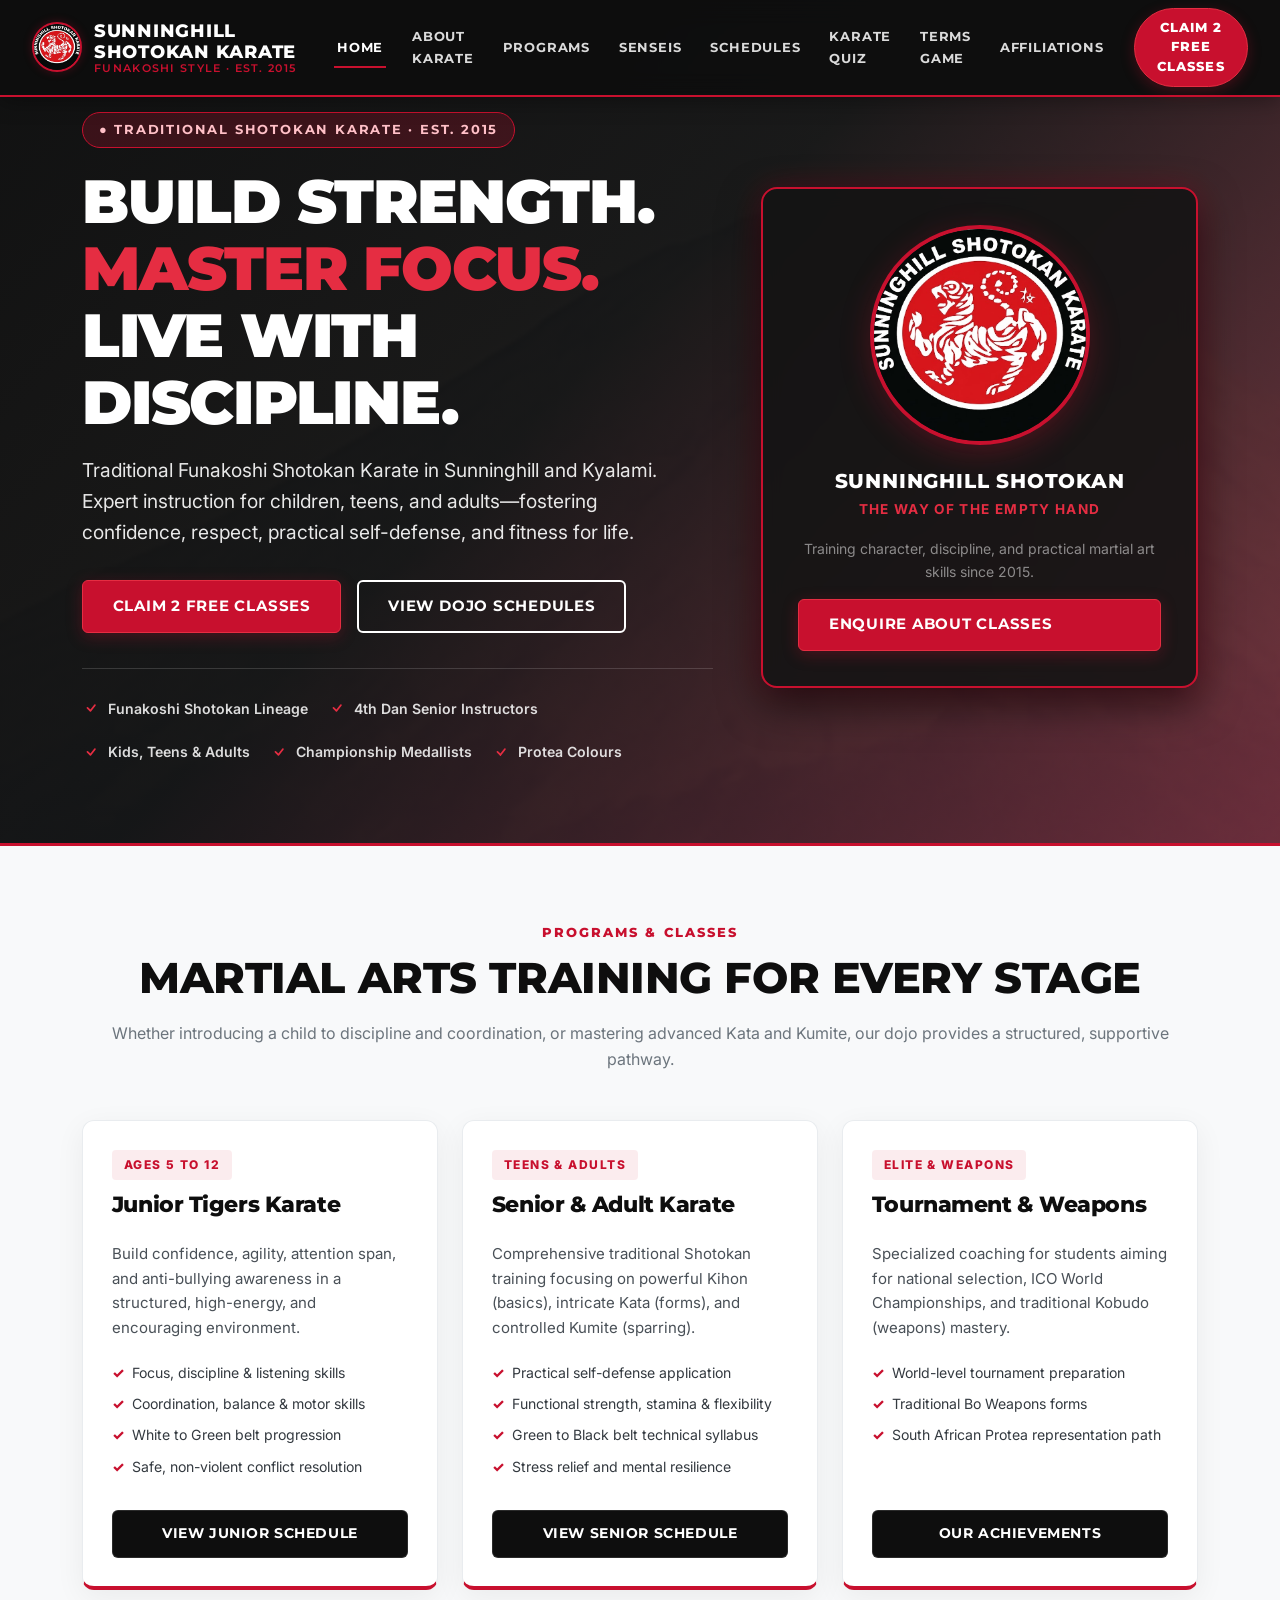
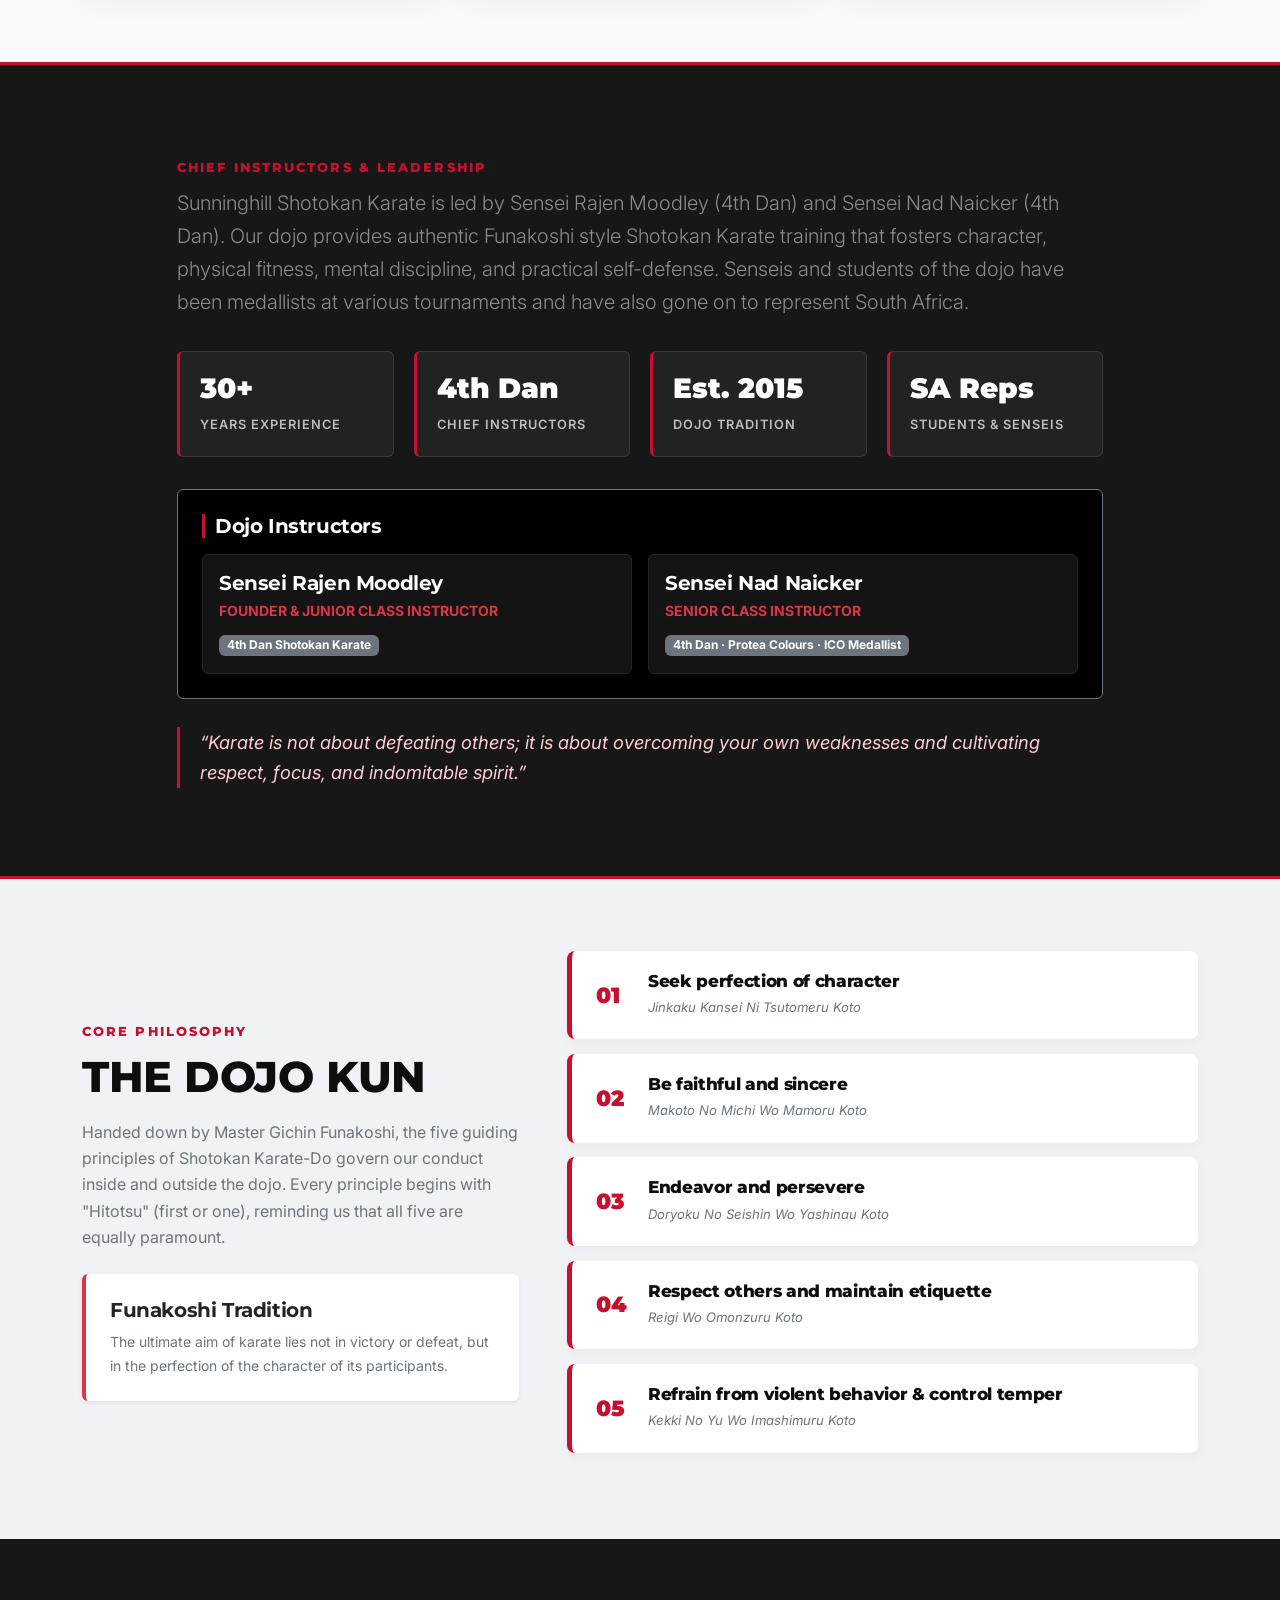
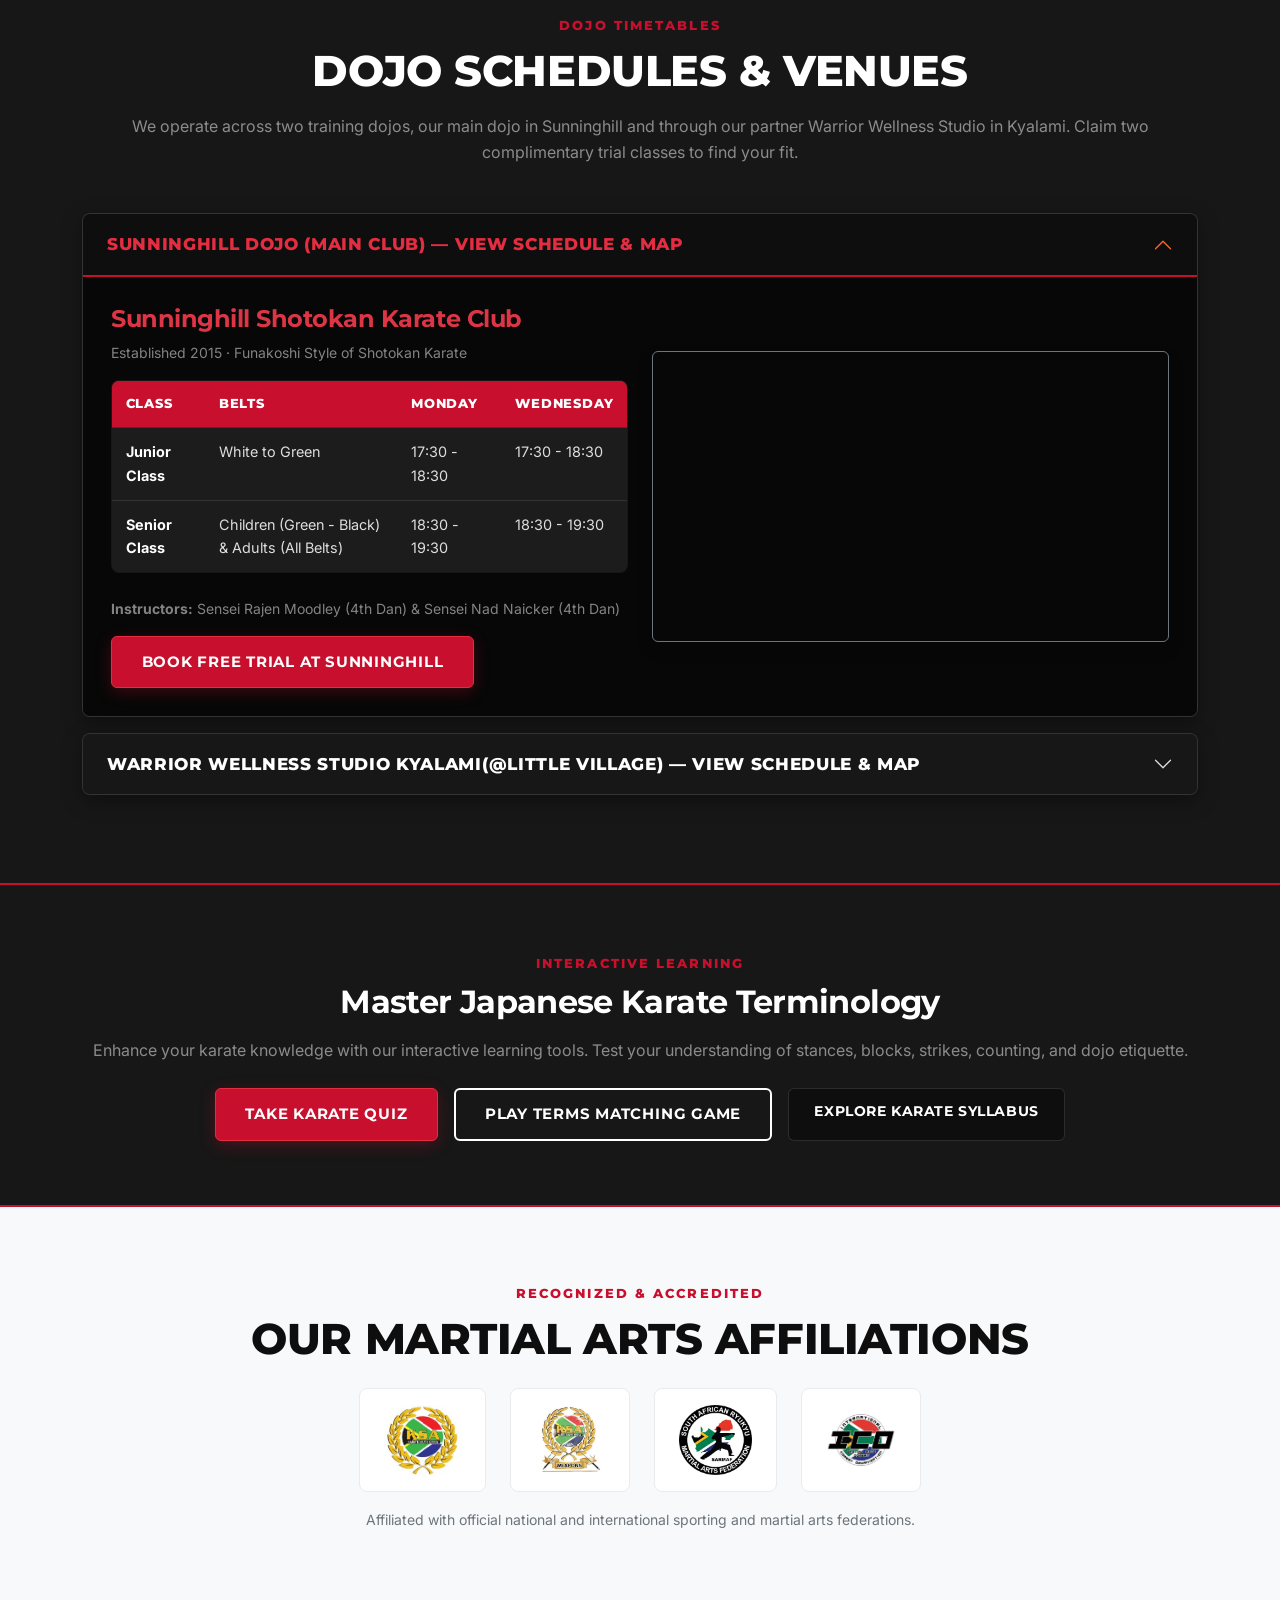
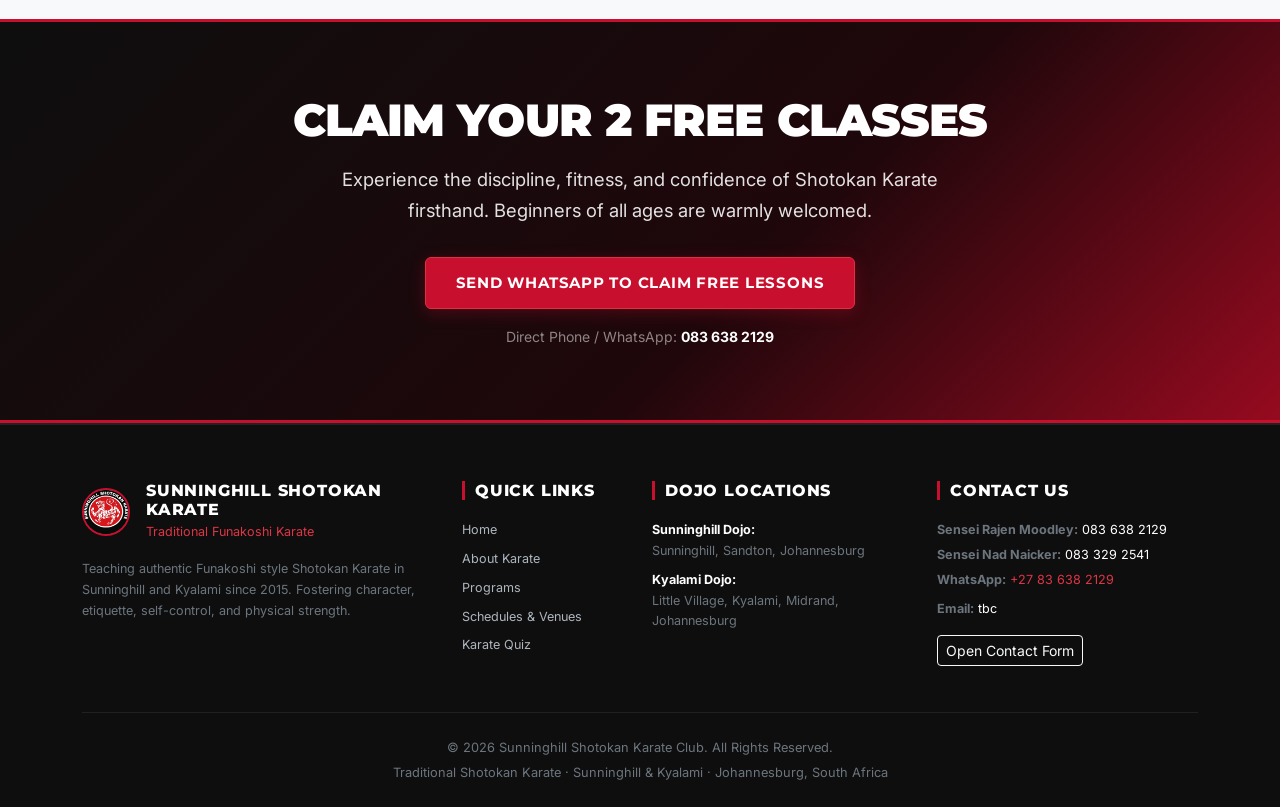
==== index.html @ cd9f254c "Update homepage achievement highlights Co-authored-by: Copilot App <223556219+Copilot@users.noreply." ====
<!DOCTYPE html>
<html lang="en">

<head>
    <meta charset="utf-8" />
    <meta name="viewport" content="width=device-width, initial-scale=1, shrink-to-fit=no" />
    <title>Sunninghill Shotokan Karate | Traditional Martial Arts in Sunninghill &amp; Kyalami</title>
    <meta name="description"
        content="Sunninghill Shotokan Karate Club offers authentic Funakoshi Shotokan Karate classes in Sunninghill and Kyalami for kids, teens, and adults. Claim 2 free trial classes!" />
    <meta name="keywords"
        content="Karate, Shotokan Karate, Sunninghill Shotokan Karate, Sunninghill, Kyalami, Martial Arts, Self-Defense, Kids Karate, Johannesburg" />
    <meta name="author" content="Sunninghill Shotokan Karate" />

    <!-- Open Graph Meta Tags -->
    <meta property="og:title"
        content="Sunninghill Shotokan Karate | Traditional Martial Arts in Sunninghill &amp; Kyalami" />
    <meta property="og:description"
        content="Traditional Shotokan Karate training for all ages. Build confidence, discipline, and practical self-defense with 4th Dan instructors." />
    <meta property="og:type" content="website" />
    <meta property="og:image" content="assets/logo-square.png" />

    <!-- Favicon -->
    <link rel="icon" type="image/png" href="assets/logo-square.png" />

    <!-- Bootstrap & Custom Theme CSS -->
    <link href="css/bootstrap.min.css" rel="stylesheet" />
    <link href="css/shotokan-theme.css" rel="stylesheet" />
</head>

<body>
    <!-- Navigation Bar -->
    <nav class="navbar navbar-expand-lg navbar-dark fixed-top sk-navbar">
        <div class="container">
            <a class="sk-navbar-brand" href="index.html">
                <img src="assets/logo-square.png" alt="Sunninghill Shotokan Karate Crest">
                <div class="sk-navbar-brand-title">
                    Sunninghill Shotokan Karate
                    <!-- TODO: Update to the correct established date if not 2015 -->
                    <small>Funakoshi Style · Est. 2015</small>
                </div>
            </a>
            <button class="navbar-toggler" type="button" data-bs-toggle="collapse" data-bs-target="#shotokanNav"
                aria-controls="shotokanNav" aria-expanded="false" aria-label="Toggle navigation">
                <span class="navbar-toggler-icon"></span>
            </button>
            <div class="collapse navbar-collapse" id="shotokanNav">
                <ul class="navbar-nav ms-auto mb-2 mb-lg-0 align-items-lg-center">
                    <li class="nav-item"><a class="nav-link sk-nav-link active" href="index.html">Home</a></li>
                    <li class="nav-item"><a class="nav-link sk-nav-link" href="karate.html">About Karate</a></li>
                    <li class="nav-item"><a class="nav-link sk-nav-link" href="#programs">Programs</a></li>
                    <li class="nav-item"><a class="nav-link sk-nav-link" href="#instructors">Senseis</a></li>
                    <li class="nav-item"><a class="nav-link sk-nav-link" href="#schedules">Schedules</a></li>
                    <li class="nav-item"><a class="nav-link sk-nav-link" href="japanese-english-quiz.html">Karate
                            Quiz</a></li>
                    <li class="nav-item"><a class="nav-link sk-nav-link" href="japanese-english-game.html">Terms
                            Game</a></li>
                    <li class="nav-item"><a class="nav-link sk-nav-link" href="#affiliations">Affiliations</a></li>
                    <li class="nav-item ms-lg-3">
                        <a class="btn sk-nav-cta"
                            href="https://wa.me/27836382129?text=Hello%20Sunninghill%20Shotokan%20Karate%2C%20I%20would%20like%20to%20claim%20my%202%20free%20classes."
                            target="_blank" rel="noopener">
                            Claim 2 Free Classes
                        </a>
                    </li>
                </ul>
            </div>
        </div>
    </nav>

    <!-- Hero Section -->
    <header class="sk-hero">
        <div class="container sk-hero-content">
            <div class="row align-items-center g-5">
                <div class="col-lg-7">
                    <div class="sk-hero-badge">
                        <!-- TODO: Update to the correct established date if not 2015 -->
                        <span>● Traditional Shotokan Karate · Est. 2015</span>
                    </div>
                    <h1 class="sk-hero-title">
                        Build Strength. <span>Master Focus.</span> Live With Discipline.
                    </h1>
                    <p class="sk-hero-lead">
                        Traditional Funakoshi Shotokan Karate in Sunninghill and Kyalami. Expert instruction for
                        children, teens, and adults—fostering confidence, respect, practical self-defense, and fitness
                        for life.
                    </p>
                    <div class="d-flex flex-wrap gap-3">
                        <a href="https://wa.me/27836382129?text=Hello%20Sunninghill%20Shotokan%20Karate%2C%20I%20would%20like%20to%20claim%20my%202%20free%20classes."
                            target="_blank" rel="noopener" class="btn btn-shotokan-red">
                            Claim 2 Free Classes
                        </a>
                        <a href="#schedules" class="btn btn-shotokan-outline">
                            View Dojo Schedules
                        </a>
                    </div>
                    <div class="sk-hero-highlights">
                        <div class="sk-hero-point">
                            <svg width="18" height="18" fill="currentColor" viewBox="0 0 16 16">
                                <path
                                    d="M10.97 4.97a.75.75 0 0 1 1.07 1.05l-3.99 4.99a.75.75 0 0 1-1.08.02L4.324 8.384a.75.75 0 1 1 1.06-1.06l2.094 2.093 3.473-4.425a.267.267 0 0 1 .02-.022z" />
                            </svg>
                            <span>Funakoshi Shotokan Lineage</span>
                        </div>
                        <div class="sk-hero-point">
                            <svg width="18" height="18" fill="currentColor" viewBox="0 0 16 16">
                                <path
                                    d="M10.97 4.97a.75.75 0 0 1 1.07 1.05l-3.99 4.99a.75.75 0 0 1-1.08.02L4.324 8.384a.75.75 0 1 1 1.06-1.06l2.094 2.093 3.473-4.425a.267.267 0 0 1 .02-.022z" />
                            </svg>
                            <span>4th Dan Senior Instructors</span>
                        </div>
                        <div class="sk-hero-point">
                            <svg width="18" height="18" fill="currentColor" viewBox="0 0 16 16">
                                <path
                                    d="M10.97 4.97a.75.75 0 0 1 1.07 1.05l-3.99 4.99a.75.75 0 0 1-1.08.02L4.324 8.384a.75.75 0 1 1 1.06-1.06l2.094 2.093 3.473-4.425a.267.267 0 0 1 .02-.022z" />
                            </svg>
                            <span>Kids, Teens &amp; Adults</span>
                        </div>
                        <div class="sk-hero-point">
                            <svg width="18" height="18" fill="currentColor" viewBox="0 0 16 16">
                                <path
                                    d="M10.97 4.97a.75.75 0 0 1 1.07 1.05l-3.99 4.99a.75.75 0 0 1-1.08.02L4.324 8.384a.75.75 0 1 1 1.06-1.06l2.094 2.093 3.473-4.425a.267.267 0 0 1 .02-.022z" />
                            </svg>
                            <span>Championship Medallists</span>
                        </div>
                        <div class="sk-hero-point">
                            <svg width="18" height="18" fill="currentColor" viewBox="0 0 16 16">
                                <path
                                    d="M10.97 4.97a.75.75 0 0 1 1.07 1.05l-3.99 4.99a.267.267 0 0 1-1.08.02L4.324 8.384a.75.75 0 1 1 1.06-1.06l2.094 2.093 3.473-4.425a.267.267 0 0 1 .02-.022z" />
                            </svg>
                            <span>Protea Colours</span>
                        </div>
                    </div>
                </div>
                <div class="col-lg-5 text-center">
                    <div class="sk-hero-crest-card reveal-scale">
                        <img src="assets/logo-square.png" alt="Sunninghill Shotokan Karate Official Crest"
                            class="sk-hero-crest-img">
                        <h3 class="sk-hero-crest-title">Sunninghill Shotokan</h3>
                        <p class="sk-hero-crest-sub">The Way of the Empty Hand</p>
                        <!-- TODO: Update to the correct established date if not 2015 -->
                        <p class="text-white-50 small mb-3">Training character, discipline, and practical martial art
                            skills since 2015.</p>
                        <a href="#contact" class="btn btn-sm btn-shotokan-red w-100" data-bs-toggle="modal"
                            data-bs-target="#contactModal">
                            Enquire About Classes
                        </a>
                    </div>
                </div>
            </div>
        </div>
    </header>

    <!-- Programs & Offerings Section -->
    <section class="py-5" id="programs">
        <div class="container py-4">
            <div class="text-center max-w-700 mx-auto mb-5 reveal">
                <span class="sk-section-kicker">Programs &amp; Classes</span>
                <h2 class="sk-section-title">Martial Arts Training for Every Stage</h2>
                <p class="text-muted">Whether introducing a child to discipline and coordination, or mastering advanced
                    Kata and Kumite, our dojo provides a structured, supportive pathway.</p>
            </div>

            <div class="row g-4">
                <!-- Junior Karate -->
                <div class="col-lg-4 col-md-6 reveal">
                    <article class="sk-program-card">
                        <div class="sk-program-card-header">
                            <span class="sk-program-tag">Ages 5 to 12</span>
                            <h3 class="sk-program-title">Junior Tigers Karate</h3>
                        </div>
                        <div class="sk-program-body">
                            <p>Build confidence, agility, attention span, and anti-bullying awareness in a structured,
                                high-energy, and encouraging environment.</p>
                            <ul class="sk-program-features">
                                <li>Focus, discipline &amp; listening skills</li>
                                <li>Coordination, balance &amp; motor skills</li>
                                <li>White to Green belt progression</li>
                                <li>Safe, non-violent conflict resolution</li>
                            </ul>
                            <div class="mt-auto">
                                <a href="karate.html#schedules" class="btn btn-shotokan-dark w-100">View Junior
                                    Schedule</a>
                            </div>
                        </div>
                    </article>
                </div>

                <!-- Senior & Adult Karate -->
                <div class="col-lg-4 col-md-6 reveal">
                    <article class="sk-program-card">
                        <div class="sk-program-card-header">
                            <span class="sk-program-tag">Teens &amp; Adults</span>
                            <h3 class="sk-program-title">Senior &amp; Adult Karate</h3>
                        </div>
                        <div class="sk-program-body">
                            <p>Comprehensive traditional Shotokan training focusing on powerful Kihon (basics),
                                intricate Kata (forms), and controlled Kumite (sparring).</p>
                            <ul class="sk-program-features">
                                <li>Practical self-defense application</li>
                                <li>Functional strength, stamina &amp; flexibility</li>
                                <li>Green to Black belt technical syllabus</li>
                                <li>Stress relief and mental resilience</li>
                            </ul>
                            <div class="mt-auto">
                                <a href="karate.html#schedules" class="btn btn-shotokan-dark w-100">View Senior
                                    Schedule</a>
                            </div>
                        </div>
                    </article>
                </div>

                <!-- Competition & Kobudo -->
                <div class="col-lg-4 col-md-12 reveal">
                    <article class="sk-program-card">
                        <div class="sk-program-card-header">
                            <span class="sk-program-tag">Elite &amp; Weapons</span>
                            <h3 class="sk-program-title">Tournament &amp; Weapons</h3>
                        </div>
                        <div class="sk-program-body">
                            <p>Specialized coaching for students aiming for national selection, ICO World Championships,
                                and traditional Kobudo (weapons) mastery.</p>
                            <ul class="sk-program-features">
                                <li>World-level tournament preparation</li>
                                <li>Traditional Bo Weapons forms</li>
                                <li>South African Protea representation path</li>
                            </ul>
                            <div class="mt-auto">
                                <a href="#achievements" class="btn btn-shotokan-dark w-100">Our Achievements</a>
                            </div>
                        </div>
                    </article>
                </div>
            </div>
        </div>
    </section>

    <!-- Instructor Section -->
    <section class="sk-instructor-section" id="instructors">
        <div class="container">
            <div class="row justify-content-center">
                <div class="col-lg-10 col-md-12 reveal">
                    <span class="sk-section-kicker">Chief Instructors &amp; Leadership</span>
                    <p class="text-white-50 lead">
                        Sunninghill Shotokan Karate is led by Sensei Rajen Moodley (4th Dan) and Sensei Nad Naicker (4th
                        Dan). Our dojo provides authentic Funakoshi style Shotokan Karate training that fosters
                        character, physical fitness, mental discipline, and practical self-defense. Senseis and students
                        of the dojo have been medallists at various tournaments and have also gone on to represent South
                        Africa.
                    </p>

                    <div class="sk-stat-grid">
                        <div class="sk-stat-box">
                            <strong>30+</strong>
                            <span>Years Experience</span>
                        </div>
                        <div class="sk-stat-box">
                            <strong>4th Dan</strong>
                            <span>Chief Instructors</span>
                        </div>
                        <div class="sk-stat-box">
                            <!-- TODO: Update to the correct established date if not 2015 -->
                            <strong>Est. 2015</strong>
                            <span>Dojo Tradition</span>
                        </div>
                        <div class="sk-stat-box">
                            <strong>SA Reps</strong>
                            <span>Students &amp; Senseis</span>
                        </div>
                    </div>

                    <div class="p-4 mb-4 bg-black border border-secondary rounded">
                        <h5 class="text-white mb-3" style="border-left: 3px solid var(--sk-red); padding-left: 10px;">
                            Dojo Instructors</h5>
                        <div class="row g-3">
                            <div class="col-md-6">
                                <div class="p-3 rounded border border-dark h-100" style="background-color: #141414;">
                                    <h5 class="text-white mb-1">Sensei Rajen Moodley</h5>
                                    <p class="text-danger small fw-bold text-uppercase mb-2">Founder &amp; Junior Class
                                        Instructor</p>
                                    <span class="badge bg-secondary">4th Dan Shotokan Karate</span>
                                </div>
                            </div>
                            <div class="col-md-6">
                                <div class="p-3 rounded border border-dark h-100" style="background-color: #141414;">
                                    <h5 class="text-white mb-1">Sensei Nad Naicker</h5>
                                    <p class="text-danger small fw-bold text-uppercase mb-2">Senior Class Instructor</p>
                                    <span class="badge bg-secondary">4th Dan · Protea Colours · ICO Medallist</span>
                                </div>
                            </div>
                        </div>
                    </div>

                    <p class="sk-quote mb-0">
                        “Karate is not about defeating others; it is about overcoming your own weaknesses and
                        cultivating respect, focus, and indomitable spirit.”
                    </p>
                </div>
            </div>
        </div>
    </section>

    <!-- Dojo Kun Section -->
    <section class="py-5" id="dojo-kun" style="background-color: var(--sk-gray-bg);">
        <div class="container py-4">
            <div class="row align-items-center g-5">
                <div class="col-lg-5 reveal">
                    <span class="sk-section-kicker">Core Philosophy</span>
                    <h2 class="sk-section-title">The Dojo Kun</h2>
                    <p class="text-muted mb-4">
                        Handed down by Master Gichin Funakoshi, the five guiding principles of Shotokan Karate-Do govern
                        our conduct inside and outside the dojo. Every principle begins with "Hitotsu" (first or one),
                        reminding us that all five are equally paramount.
                    </p>
                    <div class="p-4 bg-white rounded shadow-sm border-start border-4 border-danger">
                        <h5 class="fw-bold text-dark mb-2">Funakoshi Tradition</h5>
                        <p class="small text-muted mb-0">The ultimate aim of karate lies not in victory or defeat, but
                            in the perfection of the character of its participants.</p>
                    </div>
                </div>
                <div class="col-lg-7 reveal">
                    <div class="sk-dojo-kun-card">
                        <div class="sk-dojo-kun-num">01</div>
                        <div class="sk-dojo-kun-content">
                            <h5>Seek perfection of character</h5>
                            <span>Jinkaku Kansei Ni Tsutomeru Koto</span>
                        </div>
                    </div>
                    <div class="sk-dojo-kun-card">
                        <div class="sk-dojo-kun-num">02</div>
                        <div class="sk-dojo-kun-content">
                            <h5>Be faithful and sincere</h5>
                            <span>Makoto No Michi Wo Mamoru Koto</span>
                        </div>
                    </div>
                    <div class="sk-dojo-kun-card">
                        <div class="sk-dojo-kun-num">03</div>
                        <div class="sk-dojo-kun-content">
                            <h5>Endeavor and persevere</h5>
                            <span>Doryoku No Seishin Wo Yashinau Koto</span>
                        </div>
                    </div>
                    <div class="sk-dojo-kun-card">
                        <div class="sk-dojo-kun-num">04</div>
                        <div class="sk-dojo-kun-content">
                            <h5>Respect others and maintain etiquette</h5>
                            <span>Reigi Wo Omonzuru Koto</span>
                        </div>
                    </div>
                    <div class="sk-dojo-kun-card">
                        <div class="sk-dojo-kun-num">05</div>
                        <div class="sk-dojo-kun-content">
                            <h5>Refrain from violent behavior &amp; control temper</h5>
                            <span>Kekki No Yu Wo Imashimuru Koto</span>
                        </div>
                    </div>
                </div>
            </div>
        </div>
    </section>

    <!-- Schedules & Locations Section -->
    <section class="py-5 sk-section-dark" id="schedules">
        <div class="container py-4">
            <div class="text-center max-w-700 mx-auto mb-5 reveal">
                <span class="sk-section-kicker">Dojo Timetables</span>
                <h2 class="sk-section-title text-white">Dojo Schedules &amp; Venues</h2>
                <p class="text-white-50">We operate across two training dojos, our main dojo in Sunninghill and through
                    our partner Warrior Wellness Studio in Kyalami. Claim two complimentary trial classes to find your
                    fit.</p>
            </div>

            <div class="accordion sk-accordion" id="dojoScheduleAccordion">
                <!-- Sunninghill Dojo -->
                <div class="accordion-item reveal">
                    <h2 class="accordion-header" id="headingSunninghill">
                        <button class="accordion-button" type="button" data-bs-toggle="collapse"
                            data-bs-target="#collapseSunninghill" aria-expanded="true"
                            aria-controls="collapseSunninghill">
                            Sunninghill Dojo (Main Club) — View Schedule &amp; Map
                        </button>
                    </h2>
                    <div id="collapseSunninghill" class="accordion-collapse collapse show"
                        aria-labelledby="headingSunninghill" data-bs-parent="#dojoScheduleAccordion">
                        <div class="accordion-body">
                            <div class="row g-4 align-items-center">
                                <div class="col-lg-6">
                                    <h4 class="text-danger fw-bold mb-2">Sunninghill Shotokan Karate Club</h4>
                                    <!-- TODO: Update to the correct established date if not 2015 -->
                                    <p class="small text-white-50 mb-3">Established 2015 · Funakoshi Style of Shotokan
                                        Karate</p>
                                    <div class="table-responsive">
                                        <table class="table sk-schedule-table">
                                            <thead>
                                                <tr>
                                                    <th>Class</th>
                                                    <th>Belts</th>
                                                    <th>Monday</th>
                                                    <th>Wednesday</th>
                                                </tr>
                                            </thead>
                                            <tbody>
                                                <tr>
                                                    <td class="fw-bold text-white">Junior Class</td>
                                                    <td>White to Green</td>
                                                    <td>17:30 - 18:30</td>
                                                    <td>17:30 - 18:30</td>
                                                </tr>
                                                <tr>
                                                    <td class="fw-bold text-white">Senior Class</td>
                                                    <td>Children (Green - Black) &amp; Adults (All Belts)</td>
                                                    <td>18:30 - 19:30</td>
                                                    <td>18:30 - 19:30</td>
                                                </tr>
                                            </tbody>
                                        </table>
                                    </div>
                                    <p class="small text-white-50"><strong>Instructors:</strong> Sensei Rajen Moodley
                                        (4th Dan) &amp; Sensei Nad Naicker (4th Dan)</p>
                                    <a href="https://wa.me/27836382129?text=Hello%20Sunninghill%20Shotokan%20Karate%2C%20I%20would%20like%20to%20attend%20a%20free%20trial%20class%20at%20the%20Sunninghill%20Dojo."
                                        target="_blank" rel="noopener" class="btn btn-sm btn-shotokan-red">
                                        Book Free Trial at Sunninghill
                                    </a>
                                </div>
                                <div class="col-lg-6">
                                    <div
                                        class="ratio ratio-16x9 rounded overflow-hidden border border-secondary shadow">
                                        <iframe
                                            src="https://www.google.com/maps/embed?pb=!1m18!1m12!1m3!1d3582.217964893833!2d28.0665216!3d-26.0315829!2m3!1f0!2f0!3f0!3m2!1i1024!2i768!4f13.1!3m3!1m2!1s0x1e9573e0eab920e1%3A0x3562353834066f12!2sSunninghill%20Shotokan%20Karate%20FSKA!5e0!3m2!1sen!2sza!4v1692810000000!5m2!1sen!2sza"
                                            style="border:0;" allowfullscreen="" loading="lazy"
                                            referrerpolicy="no-referrer-when-downgrade"></iframe>
                                    </div>
                                </div>
                            </div>
                        </div>
                    </div>
                </div>

                <!-- Kyalami Dojo -->
                <div class="accordion-item reveal">
                    <h2 class="accordion-header" id="headingKyalami">
                        <button class="accordion-button collapsed" type="button" data-bs-toggle="collapse"
                            data-bs-target="#collapseKyalami" aria-expanded="false" aria-controls="collapseKyalami">
                            Warrior Wellness Studio Kyalami(@Little Village) — View Schedule &amp; Map
                        </button>
                    </h2>
                    <div id="collapseKyalami" class="accordion-collapse collapse" aria-labelledby="headingKyalami"
                        data-bs-parent="#dojoScheduleAccordion">
                        <div class="accordion-body">
                            <div class="row g-4 align-items-center">
                                <div class="col-lg-6">
                                    <h4 class="text-danger fw-bold mb-2">Warrior Wellness Studio(@Little Village) ·
                                        Kyalami</h4>
                                    <p class="small text-white-50 mb-3">Run by our partner Warrior Wellness Studio
                                        Kyalami. Conveniently situated for Midrand &amp; Kyalami families</p>
                                    <div class="table-responsive">
                                        <table class="table sk-schedule-table">
                                            <thead>
                                                <tr>
                                                    <th>Class</th>
                                                    <th>Belts</th>
                                                    <th>Tuesday</th>
                                                    <th>Thursday</th>
                                                </tr>
                                            </thead>
                                            <tbody>
                                                <tr>
                                                    <td class="fw-bold text-white">Open Class</td>
                                                    <td>All Belts &amp; Ages</td>
                                                    <td>18:30 - 19:30</td>
                                                    <td>18:30 - 19:30</td>
                                                </tr>
                                            </tbody>
                                        </table>
                                    </div>
                                    <p class="small text-white-50"><strong>Instructors:</strong> Sensei Nad Naicker (4th
                                        Dan)</p>
                                    <a href="https://wa.me/27836382129?text=Hello%20Sunninghill%20Shotokan%20Karate%2C%20I%20would%20like%20to%20attend%20a%20free%20trial%20class%20at%20the%20Kyalami%20Dojo."
                                        target="_blank" rel="noopener" class="btn btn-sm btn-shotokan-red">
                                        Book Free Trial at Kyalami
                                    </a>
                                </div>
                                <div class="col-lg-6">
                                    <div
                                        class="ratio ratio-16x9 rounded overflow-hidden border border-secondary shadow">
                                        <iframe
                                            src="https://www.google.com/maps/embed?pb=!1m18!1m12!1m3!1d3586.402645913288!2d28.069392775408016!3d-25.987624477210616!2m3!1f0!2f0!3f0!3m2!1i1024!2i768!4f13.1!3m3!1m2!1s0x1e9571880ac6e4ff%3A0x99966752a417db8c!2sLittle%20Village%20Kyalami!5e0!3m2!1sen!2sza!4v1768978305159!5m2!1sen!2sza"
                                            style="border:0;" allowfullscreen="" loading="lazy"
                                            referrerpolicy="no-referrer-when-downgrade"></iframe>
                                    </div>
                                </div>
                            </div>
                        </div>
                    </div>
                </div>
            </div>
        </div>
    </section>
    <!-- Interactive Resources Callout -->
    <section class="py-5 text-white"
        style="background-color: var(--sk-charcoal); border-top: 2px solid var(--sk-red); border-bottom: 2px solid var(--sk-red);">
        <div class="container py-3 text-center reveal">
            <span class="sk-section-kicker">Interactive Learning</span>
            <h2 class="text-white fw-bold mb-3">Master Japanese Karate Terminology</h2>
            <p class="text-white-50 max-w-700 mx-auto mb-4">
                Enhance your karate knowledge with our interactive learning tools. Test your understanding of stances,
                blocks, strikes, counting, and dojo etiquette.
            </p>
            <div class="d-flex justify-content-center flex-wrap gap-3">
                <a href="japanese-english-quiz.html" class="btn btn-shotokan-red">
                    Take Karate Quiz
                </a>
                <a href="japanese-english-game.html" class="btn btn-shotokan-outline">
                    Play Terms Matching Game
                </a>
                <a href="karate.html" class="btn btn-shotokan-dark">
                    Explore Karate Syllabus
                </a>
            </div>
        </div>
    </section>

    <!-- Affiliations Section -->
    <section class="py-5" id="affiliations" style="background-color: var(--sk-offwhite);">
        <div class="container py-4 text-center">
            <span class="sk-section-kicker">Recognized &amp; Accredited</span>
            <h2 class="sk-section-title mb-4">Our Martial Arts Affiliations</h2>
            <div class="d-flex justify-content-center align-items-center flex-wrap gap-4 mb-3 reveal-scale">
                <div class="sk-affiliation-logo-btn"
                    onclick="Gallery.open([{src:'assets/KSA.jpg',alt:'Karate South Africa (KSA)',caption:'Official member of Karate South Africa (KSA)'}], {title:'Karate South Africa'});">
                    <img src="assets/KSA.jpg" alt="Karate South Africa (KSA) Logo">
                </div>
                <div class="sk-affiliation-logo-btn"
                    onclick="Gallery.open([{src:'assets/KSA-Weapons.jpg',alt:'KSA Weapons',caption:'KSA Weapons Division'}], {title:'KSA Weapons Affiliation'});">
                    <img src="assets/KSA-Weapons.jpg" alt="KSA Weapons Logo">
                </div>
                <div class="sk-affiliation-logo-btn"
                    onclick="Gallery.open([{src:'assets/SARMAF.jpg',alt:'SARMAF',caption:'South African Regional Martial Arts Federation'}], {title:'SARMAF Affiliation'});">
                    <img src="assets/SARMAF.jpg" alt="SARMAF Logo">
                </div>
                <div class="sk-affiliation-logo-btn"
                    onclick="Gallery.open([{src:'assets/ICO.jpg',alt:'ICO Combat',caption:'International Combat Organisation'}], {title:'ICO Affiliation'});">
                    <img src="assets/ICO.jpg" alt="ICO Logo">
                </div>
            </div>
            <p class="text-muted small">Affiliated with official national and international sporting and martial arts
                federations.</p>
        </div>
    </section>

    <!-- Trial CTA Strip -->
    <section class="sk-trial-strip" id="trial">
        <div class="container">
            <div class="row justify-content-center">
                <div class="col-lg-8 reveal">
                    <h2>Claim Your 2 Free Classes</h2>
                    <p>
                        Experience the discipline, fitness, and confidence of Shotokan Karate firsthand. Beginners of
                        all ages are warmly welcomed.
                    </p>
                    <a href="https://wa.me/27836382129?text=Hello%20Sunninghill%20Shotokan%20Karate%2C%20I%20would%20like%20to%20claim%20my%202%20free%20classes."
                        target="_blank" rel="noopener" class="btn btn-lg btn-shotokan-red">
                        Send WhatsApp to Claim Free Lessons
                    </a>
                    <div class="mt-3 text-white-50 small">
                        Direct Phone / WhatsApp: <a href="tel:0836382129" class="text-white fw-bold">083 638 2129</a>
                    </div>
                </div>
            </div>
        </div>
    </section>

    <!-- Footer -->
    <footer class="sk-footer" id="contact">
        <div class="container">
            <div class="row g-4">
                <div class="col-lg-4 col-md-6">
                    <div class="d-flex align-items-center gap-3 mb-3">
                        <img src="assets/logo-square.png" alt="Sunninghill Shotokan Karate"
                            style="width: 48px; height: 48px; border-radius: 50%; border: 2px solid var(--sk-red);">
                        <div>
                            <h5 class="mb-0 text-white border-0 p-0">Sunninghill Shotokan Karate</h5>
                            <small class="text-danger">Traditional Funakoshi Karate</small>
                        </div>
                    </div>
                    <!-- TODO: Update to the correct established date if not 2015 -->
                    <p class="text-secondary small">
                        Teaching authentic Funakoshi style Shotokan Karate in Sunninghill and Kyalami since 2015.
                        Fostering character, etiquette, self-control, and physical strength.
                    </p>
                </div>
                <div class="col-lg-2 col-md-6">
                    <h5>Quick Links</h5>
                    <ul class="list-unstyled small">
                        <li class="mb-2"><a href="index.html">Home</a></li>
                        <li class="mb-2"><a href="karate.html">About Karate</a></li>
                        <li class="mb-2"><a href="#programs">Programs</a></li>
                        <li class="mb-2"><a href="#schedules">Schedules &amp; Venues</a></li>
                        <li class="mb-2"><a href="japanese-english-quiz.html">Karate Quiz</a></li>
                    </ul>
                </div>
                <div class="col-lg-3 col-md-6">
                    <h5>Dojo Locations</h5>
                    <p class="small text-secondary mb-2">
                        <strong class="text-white">Sunninghill Dojo:</strong><br>
                        Sunninghill, Sandton, Johannesburg
                    </p>
                    <p class="small text-secondary mb-0">
                        <strong class="text-white">Kyalami Dojo:</strong><br>
                        Little Village, Kyalami, Midrand, Johannesburg
                    </p>
                </div>
                <div class="col-lg-3 col-md-6">
                    <h5>Contact Us</h5>
                    <p class="small text-secondary mb-1">
                        <strong>Sensei Rajen Moodley:</strong> <a href="tel:0836382129" class="text-white">083 638
                            2129</a>
                    <p class="small text-secondary mb-1">
                        <strong>Sensei Nad Naicker:</strong> <a href="tel:083329251" class="text-white">083 329
                            2541</a>
                    </p>
                    <p class="small text-secondary mb-2">
                        <strong>WhatsApp:</strong> <a href="https://wa.me/27836382129" target="_blank" rel="noopener"
                            class="text-danger">+27 83 638 2129</a>
                    </p>
                    <p class="small text-secondary mb-3">
                        <strong>Email:</strong> <a href="mailto:tbc" class="text-white">tbc</a>
                    </p>
                    <button type="button" class="btn btn-sm btn-outline-light" data-bs-toggle="modal"
                        data-bs-target="#contactModal">
                        Open Contact Form
                    </button>
                </div>
            </div>

            <div class="sk-footer-bottom text-center text-secondary">
                <p class="mb-1">© 2026 Sunninghill Shotokan Karate Club. All Rights Reserved.</p>
                <p class="mb-0">Traditional Shotokan Karate · Sunninghill &amp; Kyalami · Johannesburg, South Africa</p>
            </div>
        </div>
    </footer>

    <!-- Contact Modal -->
    <div class="modal fade" id="contactModal" tabindex="-1" aria-labelledby="contactModalLabel" aria-hidden="true">
        <div class="modal-dialog modal-dialog-centered">
            <div class="modal-content"
                style="background-color: #141414; color: #fff; border: 2px solid var(--sk-red); border-radius: 12px;">
                <div class="modal-header border-bottom border-secondary">
                    <h5 class="modal-title text-danger fw-bold" id="contactModalLabel">Contact Sunninghill Shotokan
                        Karate</h5>
                    <button type="button" class="btn-close btn-close-white" data-bs-dismiss="modal"
                        aria-label="Close"></button>
                </div>
                <div class="modal-body p-4">
                    <p class="mb-3 text-white-50">Reach out directly to Sensei Rajen Moodley and Sensei Nad to claim
                        your 2 free classes or ask any questions about training times, venues, and uniforms.</p>
                    <div class="p-3 mb-3 bg-black rounded border border-dark">
                        <div class="mb-2"><strong>Phone / Call:</strong> <a href="tel:0836382129"
                                class="text-white fw-bold">083 638 2129</a></div>
                        <div class="mb-2"><strong>WhatsApp:</strong> <a
                                href="https://wa.me/27836382129?text=Hello%20Sunninghill%20Shotokan%20Karate%2C%20I%20would%20like%20to%20claim%20my%202%20free%20classes."
                                target="_blank" rel="noopener" class="text-danger fw-bold">+27 83 638 2129</a></div>
                        <div><strong>Email:</strong> <a href="mailto:nad@warriorwellnessstudio.co.za"
                                class="text-white">nad@warriorwellnessstudio.co.za</a></div>
                    </div>
                    <a href="https://wa.me/27836382129?text=Hello%20Sunninghill%20Shotokan%20Karate%2C%20I%20would%20like%20to%20claim%20my%202%20free%20classes."
                        target="_blank" rel="noopener" class="btn btn-shotokan-red w-100">
                        Chat on WhatsApp Now
                    </a>
                </div>
            </div>
        </div>
    </div>

    <!-- Bootstrap Bundle & Custom Scripts -->
    <script src="js/bootstrap.bundle.min.js"></script>
    <script src="js/gallery.js"></script>
    <script src="js/scripts.js"></script>
</body>

</html>
---- css/shotokan-theme.css ----
/* ==========================================================================
   Sunninghill Shotokan Karate - Official Theme Stylesheet
   Brand Palette: Shotokan Red (#C8102E), Jet Black (#0E0E0E), Crisp White (#FFFFFF)
   ========================================================================== */

@import url('https://fonts.googleapis.com/css2?family=Montserrat:ital,wght@0,400;0,500;0,600;0,700;0,800;0,900;1,400&family=Inter:wght@300;400;500;600;700&display=swap');

:root {
  /* Brand Colors */
  --sk-red: #C8102E;
  --sk-red-light: #E52D42;
  --sk-red-dark: #960A1F;
  --sk-red-glow: rgba(200, 16, 46, 0.28);
  --sk-red-subtle: rgba(200, 16, 46, 0.08);

  /* Neutrals & Surfaces */
  --sk-black: #0E0E0E;
  --sk-black-deep: #070707;
  --sk-charcoal: #171717;
  --sk-surface: #222222;
  --sk-surface-border: rgba(255, 255, 255, 0.12);
  --sk-white: #FFFFFF;
  --sk-offwhite: #F8F9FA;
  --sk-gray-bg: #F0F2F5;
  --sk-gray-text: #6C757D;
  --sk-gray-light: #E9ECEF;
  --sk-body-text: #212529;

  /* Typography */
  --sk-font-heading: 'Montserrat', -apple-system, BlinkMacSystemFont, 'Segoe UI', Roboto, sans-serif;
  --sk-font-body: 'Inter', -apple-system, BlinkMacSystemFont, 'Segoe UI', Roboto, sans-serif;

  /* Transitions */
  --sk-transition-fast: 0.2s cubic-bezier(0.4, 0, 0.2, 1);
  --sk-transition-smooth: 0.35s cubic-bezier(0.16, 1, 0.3, 1);
}

/* Base Styles */
html {
  scroll-behavior: smooth;
  scroll-padding-top: 85px;
}

body {
  font-family: var(--sk-font-body);
  color: var(--sk-body-text);
  background-color: var(--sk-offwhite);
  line-height: 1.65;
  overflow-x: hidden;
}

h1, h2, h3, h4, h5, h6,
.h1, .h2, .h3, .h4, .h5, .h6 {
  font-family: var(--sk-font-heading);
  font-weight: 700;
  letter-spacing: -0.02em;
  color: var(--sk-black);
}

a {
  color: var(--sk-red);
  text-decoration: none;
  transition: color var(--sk-transition-fast);
}

a:hover {
  color: var(--sk-red-light);
}

/* ==========================================================================
   Navigation Bar
   ========================================================================== */
.sk-navbar {
  min-height: 80px;
  background-color: rgba(14, 14, 14, 0.96) !important;
  backdrop-filter: blur(12px);
  -webkit-backdrop-filter: blur(12px);
  border-bottom: 2px solid var(--sk-red);
  box-shadow: 0 4px 20px rgba(0, 0, 0, 0.35);
  transition: background-color var(--sk-transition-smooth), padding var(--sk-transition-smooth);
}

.sk-navbar .container {
  max-width: 1240px;
}

.sk-navbar-brand {
  display: flex;
  align-items: center;
  gap: 12px;
  color: var(--sk-white) !important;
  font-family: var(--sk-font-heading);
  font-weight: 800;
  font-size: 1.15rem;
  letter-spacing: 0.04em;
  text-transform: uppercase;
}

.sk-navbar-brand img {
  width: 50px;
  height: 50px;
  object-fit: cover;
  border-radius: 50%;
  border: 2px solid var(--sk-red);
  box-shadow: 0 0 10px var(--sk-red-glow);
  background-color: var(--sk-white);
  transition: transform var(--sk-transition-smooth), box-shadow var(--sk-transition-smooth);
}

.sk-navbar-brand:hover img {
  transform: scale(1.06);
  box-shadow: 0 0 16px var(--sk-red);
}

.sk-navbar-brand-title {
  line-height: 1.15;
}

.sk-navbar-brand-title small {
  display: block;
  font-size: 0.68rem;
  font-weight: 600;
  color: var(--sk-red);
  letter-spacing: 0.12em;
}

.sk-nav-link {
  color: rgba(255, 255, 255, 0.85) !important;
  font-family: var(--sk-font-heading);
  font-size: 0.84rem;
  font-weight: 700;
  letter-spacing: 0.06em;
  text-transform: uppercase;
  padding: 0.6rem 0.9rem !important;
  position: relative;
  transition: color var(--sk-transition-fast);
}

.sk-nav-link::after {
  content: '';
  position: absolute;
  bottom: 0;
  left: 50%;
  width: 0;
  height: 2px;
  background-color: var(--sk-red);
  transition: width var(--sk-transition-fast), left var(--sk-transition-fast);
}

.sk-nav-link:hover,
.sk-nav-link.active {
  color: var(--sk-white) !important;
}

.sk-nav-link:hover::after,
.sk-nav-link.active::after {
  width: 70%;
  left: 15%;
}

.sk-nav-cta {
  background: var(--sk-red);
  color: var(--sk-white) !important;
  font-family: var(--sk-font-heading);
  font-size: 0.82rem;
  font-weight: 800;
  letter-spacing: 0.08em;
  text-transform: uppercase;
  border-radius: 50px;
  padding: 0.55rem 1.4rem !important;
  border: 1px solid var(--sk-red-light);
  box-shadow: 0 4px 14px var(--sk-red-glow);
  transition: all var(--sk-transition-fast);
}

.sk-nav-cta:hover {
  background: var(--sk-red-light);
  transform: translateY(-1px);
  box-shadow: 0 6px 20px var(--sk-red);
}

/* ==========================================================================
   Mobile Responsive Navbar
   ========================================================================== */
@media (max-width: 991.98px) {
  .sk-navbar .navbar-collapse {
    max-height: calc(100vh - 85px);
    overflow-y: auto;
    background-color: rgba(14, 14, 14, 0.98);
    padding: 1.25rem;
    border-radius: 0 0 12px 12px;
    border-bottom: 2px solid var(--sk-red);
    box-shadow: 0 12px 30px rgba(0, 0, 0, 0.7);
  }
}

/* ==========================================================================
   Accordion & Schedule Styling
   ========================================================================== */
.sk-accordion .accordion-item {
  background-color: #161616;
  border: 1px solid rgba(255, 255, 255, 0.12);
  border-radius: 10px;
  overflow: hidden;
  margin-bottom: 1.25rem;
  box-shadow: 0 6px 20px rgba(0, 0, 0, 0.35);
}

.sk-accordion .accordion-button {
  background-color: #1e1e1e;
  color: var(--sk-white);
  font-family: var(--sk-font-heading);
  font-size: 1.05rem;
  font-weight: 700;
  padding: 1.25rem 1.5rem;
  border: none;
  box-shadow: none !important;
  transition: all var(--sk-transition-fast);
}

.sk-accordion .accordion-button:not(.collapsed) {
  background-color: #242424;
  color: var(--sk-red-light);
  border-bottom: 2px solid var(--sk-red);
}

.sk-accordion .accordion-button::after {
  filter: brightness(0) invert(1);
  transition: transform 0.25s ease;
}

.sk-accordion .accordion-button:not(.collapsed)::after {
  filter: invert(24%) sepia(85%) saturate(3000%) hue-rotate(345deg);
}

.sk-accordion .accordion-body {
  background-color: #141414;
  color: var(--sk-white);
  padding: 2rem 1.75rem;
}

.sk-schedule-table {
  color: var(--sk-white);
  border-color: rgba(255, 255, 255, 0.15);
  margin-bottom: 1rem;
}

.sk-schedule-table thead th {
  background-color: var(--sk-red);
  color: var(--sk-white);
  font-family: var(--sk-font-heading);
  font-size: 0.82rem;
  text-transform: uppercase;
  letter-spacing: 0.06em;
  padding: 0.75rem 0.85rem;
  border-color: var(--sk-red-dark);
}

.sk-schedule-table tbody td {
  padding: 0.75rem 0.85rem;
  border-color: rgba(255, 255, 255, 0.1);
  font-size: 0.9rem;
  color: rgba(255, 255, 255, 0.85);
  background-color: rgba(255, 255, 255, 0.02);
}

/* ==========================================================================
   Buttons & CTAs
   ========================================================================== */
.btn-shotokan-red {
  background-color: var(--sk-red);
  border: 1px solid var(--sk-red-light);
  color: var(--sk-white);
  font-family: var(--sk-font-heading);
  font-weight: 700;
  font-size: 0.95rem;
  letter-spacing: 0.05em;
  text-transform: uppercase;
  padding: 0.85rem 1.85rem;
  border-radius: 6px;
  box-shadow: 0 4px 16px var(--sk-red-glow);
  display: inline-flex;
  align-items: center;
  gap: 8px;
  transition: all var(--sk-transition-fast);
}

.btn-shotokan-red:hover,
.btn-shotokan-red:focus {
  background-color: var(--sk-red-light);
  color: var(--sk-white);
  transform: translateY(-2px);
  box-shadow: 0 8px 24px var(--sk-red-glow);
}

.btn-shotokan-outline {
  background-color: transparent;
  border: 2px solid var(--sk-white);
  color: var(--sk-white);
  font-family: var(--sk-font-heading);
  font-weight: 700;
  font-size: 0.95rem;
  letter-spacing: 0.05em;
  text-transform: uppercase;
  padding: 0.82rem 1.8rem;
  border-radius: 6px;
  transition: all var(--sk-transition-fast);
}

.btn-shotokan-outline:hover,
.btn-shotokan-outline:focus {
  background-color: var(--sk-white);
  color: var(--sk-black);
  border-color: var(--sk-white);
}

.btn-shotokan-dark {
  background-color: var(--sk-black);
  border: 1px solid var(--sk-surface-border);
  color: var(--sk-white);
  font-family: var(--sk-font-heading);
  font-weight: 700;
  font-size: 0.9rem;
  letter-spacing: 0.04em;
  text-transform: uppercase;
  padding: 0.75rem 1.6rem;
  border-radius: 6px;
  transition: all var(--sk-transition-fast);
}

.btn-shotokan-dark:hover {
  background-color: var(--sk-red);
  color: var(--sk-white);
  border-color: var(--sk-red);
}

/* ==========================================================================
   Hero Section
   ========================================================================== */
@keyframes heroPan {
  0% { transform: scale(1.08) translateX(-1.5%); }
  50% { transform: scale(1.08) translateX(1.5%); }
  100% { transform: scale(1.08) translateX(-1.5%); }
}

.sk-hero {
  position: relative;
  min-height: 640px;
  display: flex;
  align-items: center;
  background-color: var(--sk-black-deep);
  color: var(--sk-white);
  overflow: hidden;
  padding: 7rem 0 5rem;
  border-bottom: 3px solid var(--sk-red);
}

.sk-hero::before {
  content: "";
  position: absolute;
  inset: -5%;
  background: url('../assets/Karate%20header.png') center center / cover no-repeat;
  filter: brightness(0.38) contrast(1.15);
  animation: heroPan 30s ease-in-out infinite;
  z-index: 1;
}

.sk-hero::after {
  content: "";
  position: absolute;
  inset: 0;
  background: linear-gradient(
    135deg,
    rgba(14, 14, 14, 0.95) 0%,
    rgba(14, 14, 14, 0.82) 45%,
    rgba(200, 16, 46, 0.35) 100%
  );
  z-index: 2;
  pointer-events: none;
}

.sk-hero-content {
  position: relative;
  z-index: 3;
}

.sk-hero-badge {
  display: inline-flex;
  align-items: center;
  gap: 8px;
  background: rgba(200, 16, 46, 0.22);
  border: 1px solid var(--sk-red);
  color: #FFC0C7;
  font-family: var(--sk-font-heading);
  font-size: 0.8rem;
  font-weight: 700;
  letter-spacing: 0.14em;
  text-transform: uppercase;
  padding: 0.4rem 1rem;
  border-radius: 50px;
  margin-bottom: 1.25rem;
}

@media (max-width: 575.98px) {
  .sk-hero-content {
    padding-top: 2rem;
  }

  .sk-hero-badge {
    max-width: calc(100% - 1rem);
    justify-content: center;
    text-align: center;
    line-height: 1.3;
  }
}

.sk-hero-title {
  font-size: clamp(2.4rem, 5vw, 3.8rem);
  font-weight: 900;
  line-height: 1.1;
  letter-spacing: -0.02em;
  color: var(--sk-white);
  margin-bottom: 1.25rem;
  text-transform: uppercase;
}

.sk-hero-title span {
  color: var(--sk-red-light);
  display: block;
}

.sk-hero-lead {
  font-size: 1.2rem;
  color: rgba(255, 255, 255, 0.9);
  max-width: 620px;
  margin-bottom: 2rem;
  line-height: 1.6;
}

.sk-hero-highlights {
  display: flex;
  flex-wrap: wrap;
  gap: 1.25rem;
  margin-top: 2.2rem;
  padding-top: 1.75rem;
  border-top: 1px solid rgba(255, 255, 255, 0.15);
}

.sk-hero-point {
  display: flex;
  align-items: center;
  gap: 8px;
  color: rgba(255, 255, 255, 0.85);
  font-size: 0.88rem;
  font-weight: 600;
}

.sk-hero-point svg {
  color: var(--sk-red-light);
  flex-shrink: 0;
}

.sk-hero-crest-card {
  background: rgba(20, 20, 20, 0.88);
  backdrop-filter: blur(10px);
  border: 2px solid var(--sk-red);
  border-radius: 16px;
  padding: 2.2rem;
  text-align: center;
  box-shadow: 0 16px 40px rgba(0, 0, 0, 0.6), 0 0 30px var(--sk-red-glow);
  position: relative;
}

.sk-hero-crest-img {
  width: 220px;
  height: 220px;
  max-width: 100%;
  object-fit: cover;
  border-radius: 50%;
  border: 4px solid var(--sk-red);
  box-shadow: 0 8px 30px var(--sk-red-glow);
  background-color: var(--sk-white);
  margin: 0 auto 1.5rem;
  transition: transform var(--sk-transition-smooth);
}

.sk-hero-crest-card:hover .sk-hero-crest-img {
  transform: rotate(3deg) scale(1.03);
}

.sk-hero-crest-title {
  font-size: 1.25rem;
  font-weight: 800;
  color: var(--sk-white);
  text-transform: uppercase;
  letter-spacing: 0.04em;
  margin-bottom: 0.35rem;
}

.sk-hero-crest-sub {
  color: var(--sk-red-light);
  font-size: 0.85rem;
  font-weight: 700;
  letter-spacing: 0.1em;
  text-transform: uppercase;
}

/* ==========================================================================
   Section Headers
   ========================================================================== */
.sk-section-kicker {
  font-family: var(--sk-font-heading);
  font-size: 0.82rem;
  font-weight: 800;
  letter-spacing: 0.16em;
  text-transform: uppercase;
  color: var(--sk-red);
  margin-bottom: 0.5rem;
  display: inline-block;
}

.sk-section-title {
  font-size: clamp(1.8rem, 3.5vw, 2.7rem);
  font-weight: 800;
  text-transform: uppercase;
  letter-spacing: -0.01em;
  margin-bottom: 1rem;
}

.sk-section-dark {
  background-color: var(--sk-charcoal);
  color: var(--sk-white);
}

.sk-section-dark .sk-section-title {
  color: var(--sk-white);
}

/* ==========================================================================
   Programmes & Offerings
   ========================================================================== */
.sk-program-card {
  background: var(--sk-white);
  border-radius: 12px;
  overflow: hidden;
  box-shadow: 0 8px 30px rgba(0, 0, 0, 0.06);
  border: 1px solid var(--sk-gray-light);
  border-bottom: 4px solid var(--sk-red);
  height: 100%;
  display: flex;
  flex-direction: column;
  transition: all var(--sk-transition-smooth);
}

.sk-program-card:hover {
  transform: translateY(-6px);
  box-shadow: 0 16px 40px rgba(200, 16, 46, 0.12), 0 4px 15px rgba(0, 0, 0, 0.08);
  border-color: rgba(200, 16, 46, 0.3);
  border-bottom-color: var(--sk-red);
}

.sk-program-card-header {
  padding: 1.8rem 1.8rem 1rem;
}

.sk-program-tag {
  display: inline-block;
  font-size: 0.75rem;
  font-weight: 800;
  letter-spacing: 0.12em;
  text-transform: uppercase;
  color: var(--sk-red);
  background: var(--sk-red-subtle);
  padding: 0.3rem 0.75rem;
  border-radius: 4px;
  margin-bottom: 0.75rem;
}

.sk-program-title {
  font-size: 1.35rem;
  font-weight: 800;
  margin-bottom: 0.5rem;
}

.sk-program-body {
  padding: 0 1.8rem 1.8rem;
  display: flex;
  flex-direction: column;
  flex-grow: 1;
}

.sk-program-body p {
  color: #495057;
  font-size: 0.94rem;
  margin-bottom: 1.25rem;
}

.sk-program-features {
  list-style: none;
  padding: 0;
  margin: 0 0 1.5rem;
}

.sk-program-features li {
  font-size: 0.88rem;
  color: #343A40;
  margin-bottom: 0.5rem;
  display: flex;
  align-items: center;
  gap: 8px;
}

.sk-program-features li::before {
  content: "✓";
  color: var(--sk-red);
  font-weight: 800;
}

/* ==========================================================================
   Instructor Section
   ========================================================================== */
.sk-instructor-section {
  background-color: var(--sk-charcoal);
  color: var(--sk-white);
  padding: 5.5rem 0;
  position: relative;
  border-top: 3px solid var(--sk-red);
  border-bottom: 3px solid var(--sk-red);
}

.sk-instructor-photo-box {
  position: relative;
  border-radius: 12px;
  overflow: hidden;
  box-shadow: 0 16px 40px rgba(0, 0, 0, 0.5), 0 0 25px var(--sk-red-glow);
  border: 2px solid var(--sk-red);
}

.sk-instructor-photo-box img {
  width: 100%;
  height: 480px;
  object-fit: cover;
  object-position: top center;
  display: block;
}

.sk-instructor-badge-overlay {
  position: absolute;
  bottom: 0;
  left: 0;
  right: 0;
  background: linear-gradient(0deg, rgba(14, 14, 14, 0.95) 0%, rgba(14, 14, 14, 0.7) 70%, transparent 100%);
  padding: 1.5rem;
  color: var(--sk-white);
}

.sk-instructor-badge-overlay h4 {
  font-size: 1.25rem;
  font-weight: 800;
  color: var(--sk-white);
  margin-bottom: 0.2rem;
}

.sk-instructor-badge-overlay p {
  color: var(--sk-red-light);
  font-size: 0.85rem;
  font-weight: 700;
  margin-bottom: 0;
  text-transform: uppercase;
  letter-spacing: 0.08em;
}

.sk-instructor-card-profile {
  background: linear-gradient(145deg, #191919 0%, #0c0c0c 100%);
  border: 2px solid var(--sk-red);
  border-radius: 12px;
  padding: 2.5rem 1.8rem;
  text-align: center;
  box-shadow: 0 16px 40px rgba(0, 0, 0, 0.6), 0 0 30px var(--sk-red-glow);
  height: 100%;
  display: flex;
  flex-direction: column;
  justify-content: center;
  align-items: center;
}

.sk-instructor-card-profile .sk-instructor-crest {
  width: 180px;
  height: 180px;
  max-width: 100%;
  object-fit: cover;
  border-radius: 50%;
  border: 3px solid var(--sk-red);
  padding: 6px;
  background-color: var(--sk-white);
  box-shadow: 0 0 20px var(--sk-red-glow);
  margin: 0 auto;
  display: block;
}

.sk-stat-grid {
  display: grid;
  grid-template-columns: repeat(4, 1fr);
  gap: 1.25rem;
  margin: 2rem 0;
}

@media (max-width: 991px) {
  .sk-stat-grid {
    grid-template-columns: repeat(2, 1fr);
  }
}

@media (max-width: 480px) {
  .sk-stat-grid {
    grid-template-columns: 1fr;
  }
}

.sk-stat-box {
  background: rgba(255, 255, 255, 0.05);
  border: 1px solid rgba(255, 255, 255, 0.1);
  border-left: 3px solid var(--sk-red);
  padding: 1.25rem;
  border-radius: 6px;
}

.sk-stat-box strong {
  display: block;
  font-family: var(--sk-font-heading);
  font-size: clamp(1.2rem, 2.2vw, 1.8rem);
  font-weight: 900;
  color: var(--sk-white);
  line-height: 1.15;
  margin-bottom: 0.35rem;
  word-break: break-word;
}

.sk-stat-box span {
  font-size: 0.8rem;
  text-transform: uppercase;
  letter-spacing: 0.08em;
  color: rgba(255, 255, 255, 0.7);
  font-weight: 600;
}

.sk-quote {
  font-style: italic;
  font-size: 1.15rem;
  color: #FFCCD2;
  border-left: 3px solid var(--sk-red);
  padding-left: 1.25rem;
  margin-top: 1.75rem;
}

/* ==========================================================================
   Dojo Kun (The 5 Guiding Principles)
   ========================================================================== */
.sk-dojo-kun-card {
  background: var(--sk-white);
  border-radius: 8px;
  padding: 1.25rem 1.5rem;
  margin-bottom: 0.9rem;
  border-left: 5px solid var(--sk-red);
  box-shadow: 0 4px 12px rgba(0, 0, 0, 0.04);
  display: flex;
  align-items: center;
  gap: 16px;
  transition: transform var(--sk-transition-fast), box-shadow var(--sk-transition-fast);
}

.sk-dojo-kun-card:hover {
  transform: translateX(6px);
  box-shadow: 0 6px 18px rgba(200, 16, 46, 0.12);
}

.sk-dojo-kun-num {
  font-family: var(--sk-font-heading);
  font-size: 1.4rem;
  font-weight: 900;
  color: var(--sk-red);
  min-width: 36px;
}

.sk-dojo-kun-content h5 {
  font-size: 1.05rem;
  font-weight: 800;
  margin-bottom: 0.15rem;
  color: var(--sk-black);
}

.sk-dojo-kun-content span {
  font-size: 0.82rem;
  color: #6C757D;
  font-style: italic;
}

/* ==========================================================================
   Schedule & Tables
   ========================================================================== */
.sk-schedule-table {
  background-color: var(--sk-charcoal);
  color: var(--sk-white);
  border-radius: 8px;
  overflow: hidden;
  border: 1px solid var(--sk-surface-border);
  margin-bottom: 1.5rem;
}

.sk-schedule-table thead tr {
  background-color: var(--sk-red);
  color: var(--sk-white);
}

.sk-schedule-table th {
  font-family: var(--sk-font-heading);
  font-weight: 800;
  font-size: 0.85rem;
  letter-spacing: 0.06em;
  text-transform: uppercase;
  padding: 0.9rem 1rem;
  border-color: var(--sk-red-dark);
}

.sk-schedule-table td {
  padding: 0.9rem 1rem;
  font-size: 0.9rem;
  border-color: rgba(255, 255, 255, 0.08);
  color: #E0E0E0;
}

.sk-accordion .accordion-item {
  background-color: var(--sk-charcoal);
  border: 1px solid var(--sk-surface-border);
  margin-bottom: 1rem;
  border-radius: 8px !important;
  overflow: hidden;
}

.sk-accordion .accordion-button {
  background-color: var(--sk-charcoal);
  color: var(--sk-white);
  font-family: var(--sk-font-heading);
  font-weight: 800;
  font-size: 1.05rem;
  text-transform: uppercase;
  letter-spacing: 0.04em;
  padding: 1.25rem 1.5rem;
}

.sk-accordion .accordion-button:not(.collapsed) {
  background-color: var(--sk-black);
  color: var(--sk-red-light);
  box-shadow: inset 0 -2px 0 var(--sk-red);
}

.sk-accordion .accordion-button::after {
  filter: invert(1);
}

.sk-accordion .accordion-body {
  background-color: var(--sk-black-deep);
  color: #E0E0E0;
  padding: 1.75rem;
}

/* ==========================================================================
   Achievements & Affiliations
   ========================================================================== */
.sk-achievement-card {
  background: var(--sk-charcoal);
  border: 1px solid var(--sk-surface-border);
  border-top: 3px solid var(--sk-red);
  border-radius: 10px;
  overflow: hidden;
  height: 100%;
  transition: transform var(--sk-transition-smooth);
}

.sk-achievement-card:hover {
  transform: translateY(-4px);
  border-color: var(--sk-red);
}

.sk-achievement-card img {
  width: 100%;
  height: 240px;
  object-fit: cover;
  display: block;
}

.sk-achievement-body {
  padding: 1.25rem;
}

.sk-achievement-body h5 {
  font-size: 1.05rem;
  font-weight: 800;
  color: var(--sk-white);
  margin-bottom: 0.4rem;
}

.sk-achievement-body p {
  color: #ADB5BD;
  font-size: 0.85rem;
  margin-bottom: 0;
}

.sk-affiliation-logo-btn {
  background: var(--sk-white);
  border: 1px solid var(--sk-gray-light);
  border-radius: 8px;
  padding: 1rem 1.5rem;
  display: inline-flex;
  align-items: center;
  justify-content: center;
  transition: all var(--sk-transition-fast);
  cursor: pointer;
}

.sk-affiliation-logo-btn img {
  max-height: 70px;
  width: auto;
  object-fit: contain;
  transition: transform var(--sk-transition-fast);
}

.sk-affiliation-logo-btn:hover {
  border-color: var(--sk-red);
  transform: translateY(-3px);
  box-shadow: 0 8px 20px var(--sk-red-glow);
}

.sk-affiliation-logo-btn:hover img {
  transform: scale(1.05);
}

/* ==========================================================================
   Trial CTA Strip
   ========================================================================== */
.sk-trial-strip {
  background: linear-gradient(135deg, var(--sk-black) 0%, #1F070B 60%, var(--sk-red-dark) 100%);
  color: var(--sk-white);
  padding: 4.5rem 0;
  border-top: 3px solid var(--sk-red);
  border-bottom: 3px solid var(--sk-red);
  text-align: center;
}

.sk-trial-strip h2 {
  font-size: clamp(2rem, 4vw, 2.8rem);
  font-weight: 900;
  color: var(--sk-white);
  text-transform: uppercase;
  margin-bottom: 1rem;
}

.sk-trial-strip p {
  font-size: 1.15rem;
  color: rgba(255, 255, 255, 0.88);
  max-width: 650px;
  margin: 0 auto 2rem;
}

/* ==========================================================================
   Footer
   ========================================================================== */
.sk-footer {
  background-color: var(--sk-black);
  color: #ADB5BD;
  padding: 3.5rem 0 1.5rem;
  border-top: 2px solid #222;
  font-size: 0.9rem;
}

.sk-footer h5 {
  color: var(--sk-white);
  font-size: 1rem;
  font-weight: 800;
  text-transform: uppercase;
  letter-spacing: 0.05em;
  margin-bottom: 1.25rem;
  border-left: 3px solid var(--sk-red);
  padding-left: 10px;
}

.sk-footer a {
  color: #ADB5BD;
}

.sk-footer a:hover {
  color: var(--sk-red-light);
}

.sk-footer-bottom {
  margin-top: 2.5rem;
  padding-top: 1.5rem;
  border-top: 1px solid rgba(255, 255, 255, 0.08);
  font-size: 0.8rem;
}

/* ==========================================================================
   Scroll Reveal Animations
   ========================================================================== */
.reveal {
  opacity: 0;
  transform: translateY(24px);
  transition: opacity 0.6s cubic-bezier(0.16, 1, 0.3, 1), transform 0.6s cubic-bezier(0.16, 1, 0.3, 1);
}

.reveal.active {
  opacity: 1;
  transform: translateY(0);
}

.reveal-scale {
  opacity: 0;
  transform: scale(0.94);
  transition: opacity 0.6s cubic-bezier(0.16, 1, 0.3, 1), transform 0.6s cubic-bezier(0.16, 1, 0.3, 1);
}

.reveal-scale.active {
  opacity: 1;
  transform: scale(1);
}

@media (prefers-reduced-motion: reduce) {
  .sk-hero::before {
    animation: none;
  }
  .reveal,
  .reveal-scale {
    opacity: 1 !important;
    transform: none !important;
    transition: none !important;
  }
}
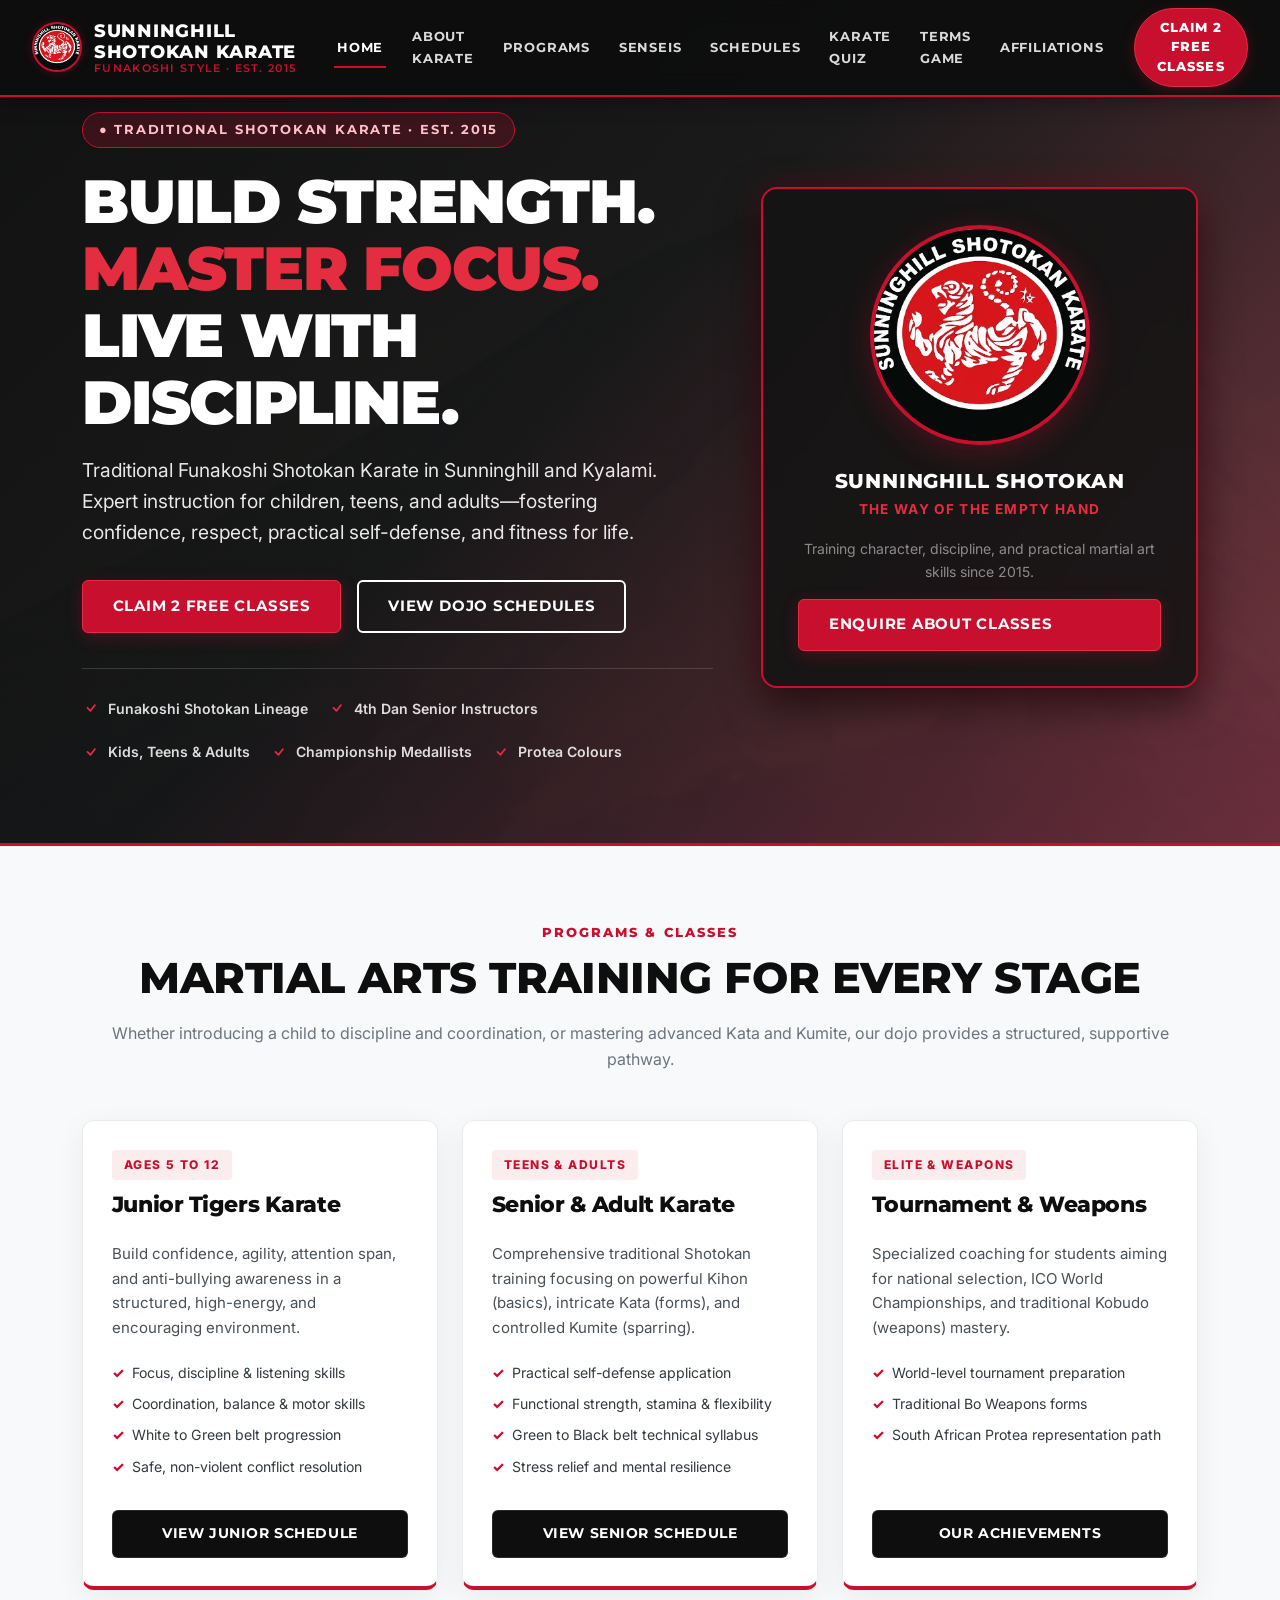
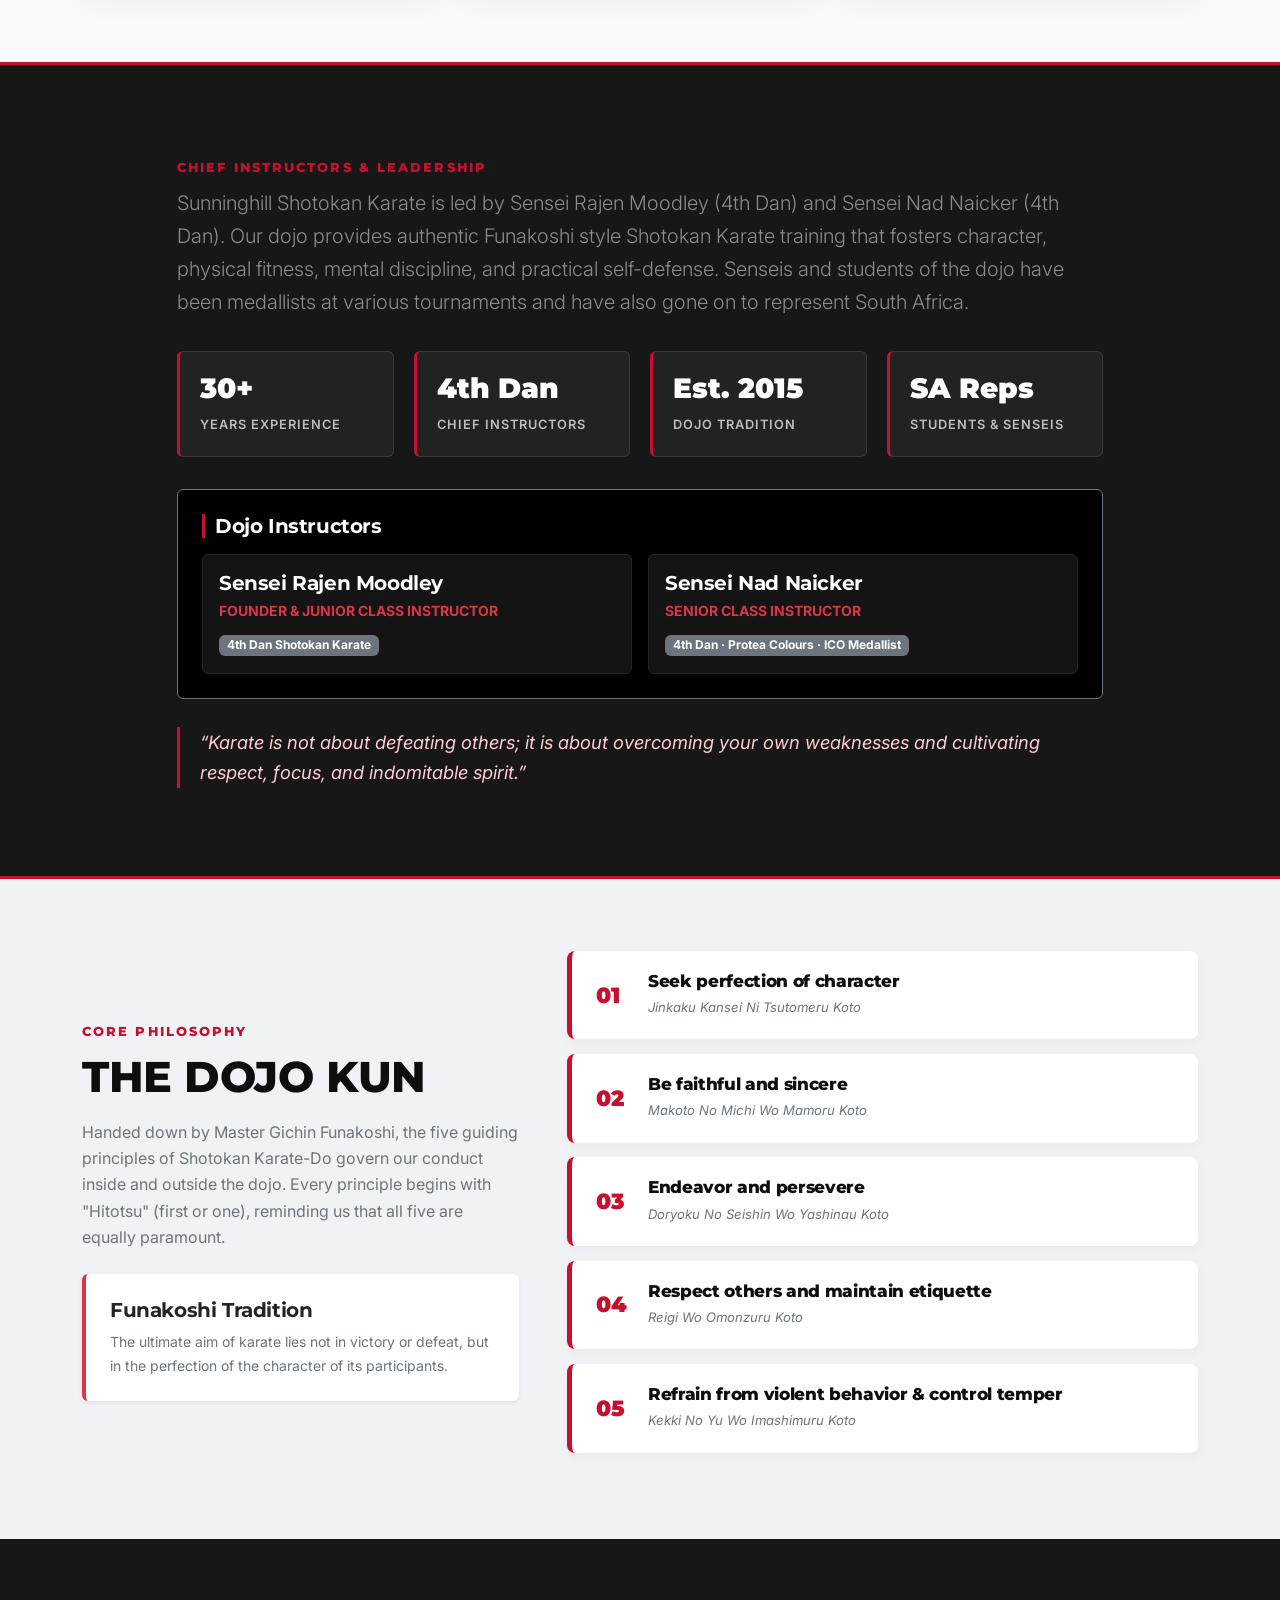
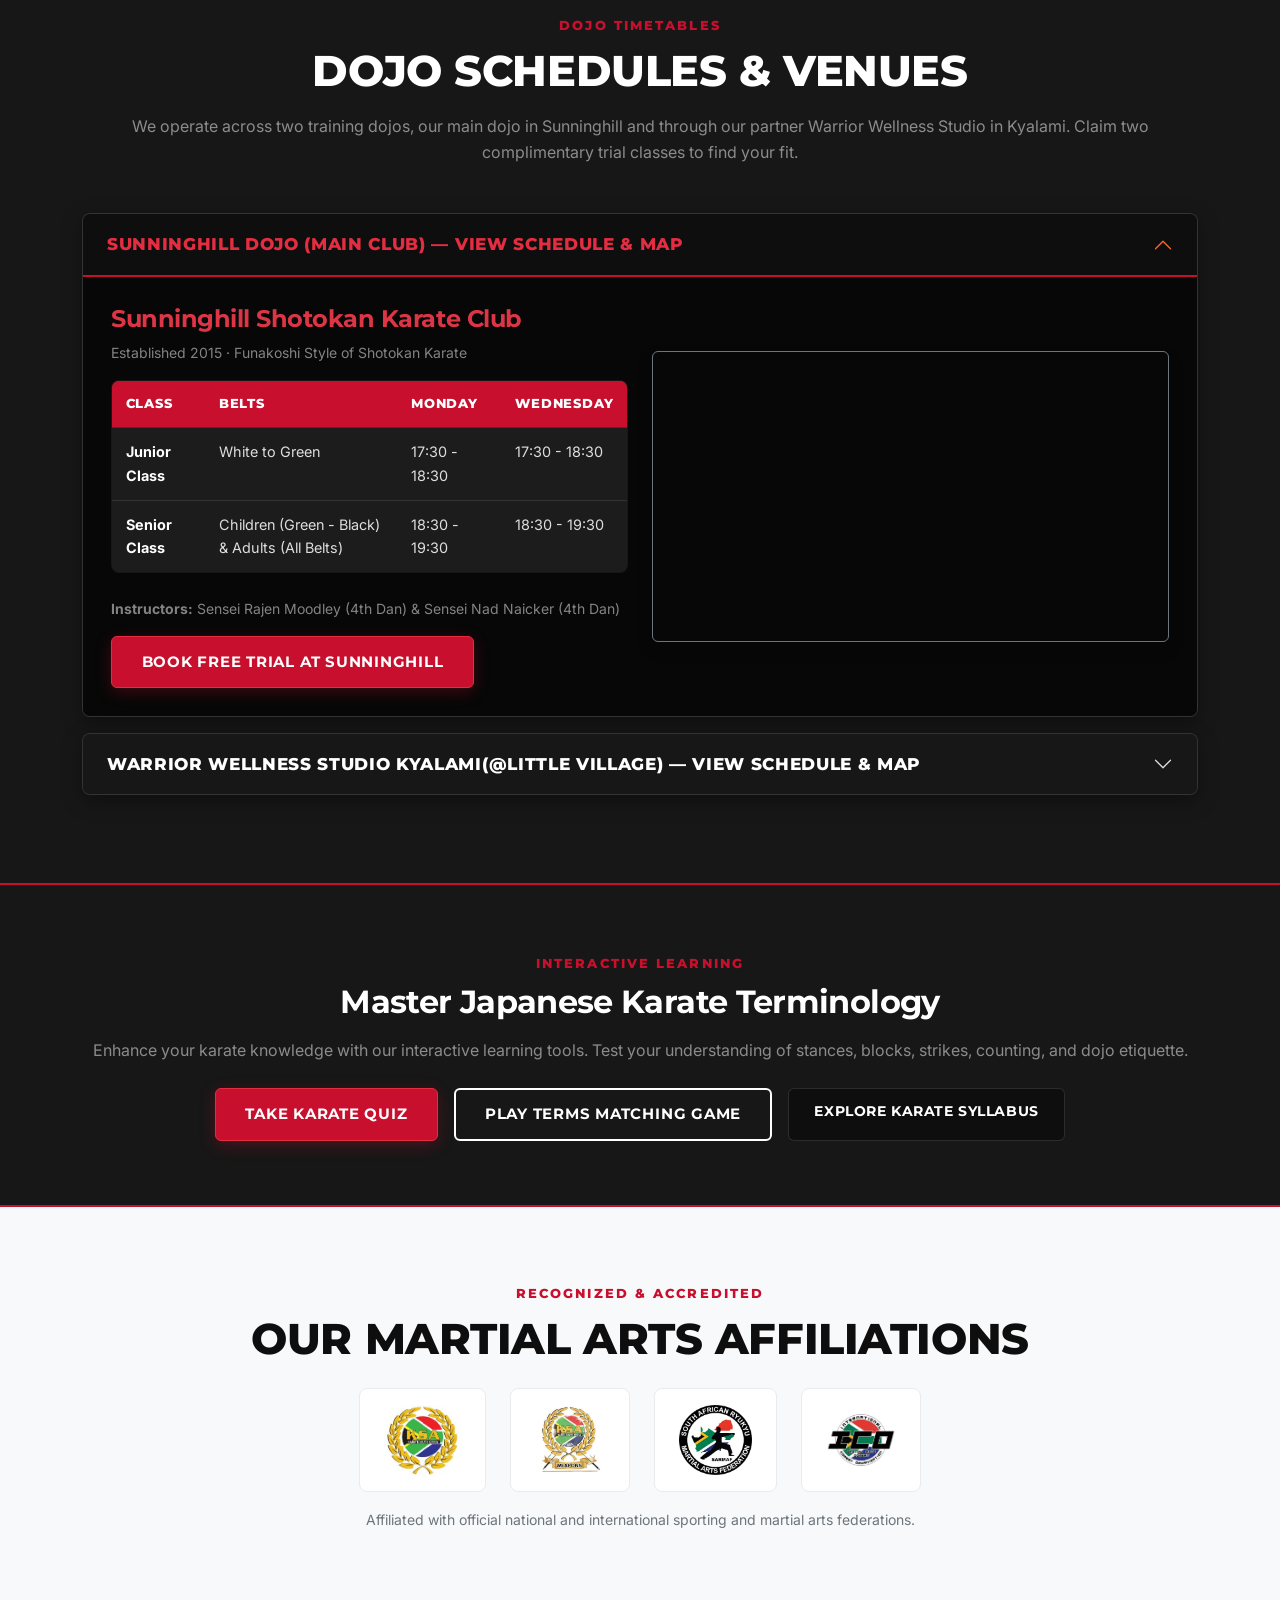
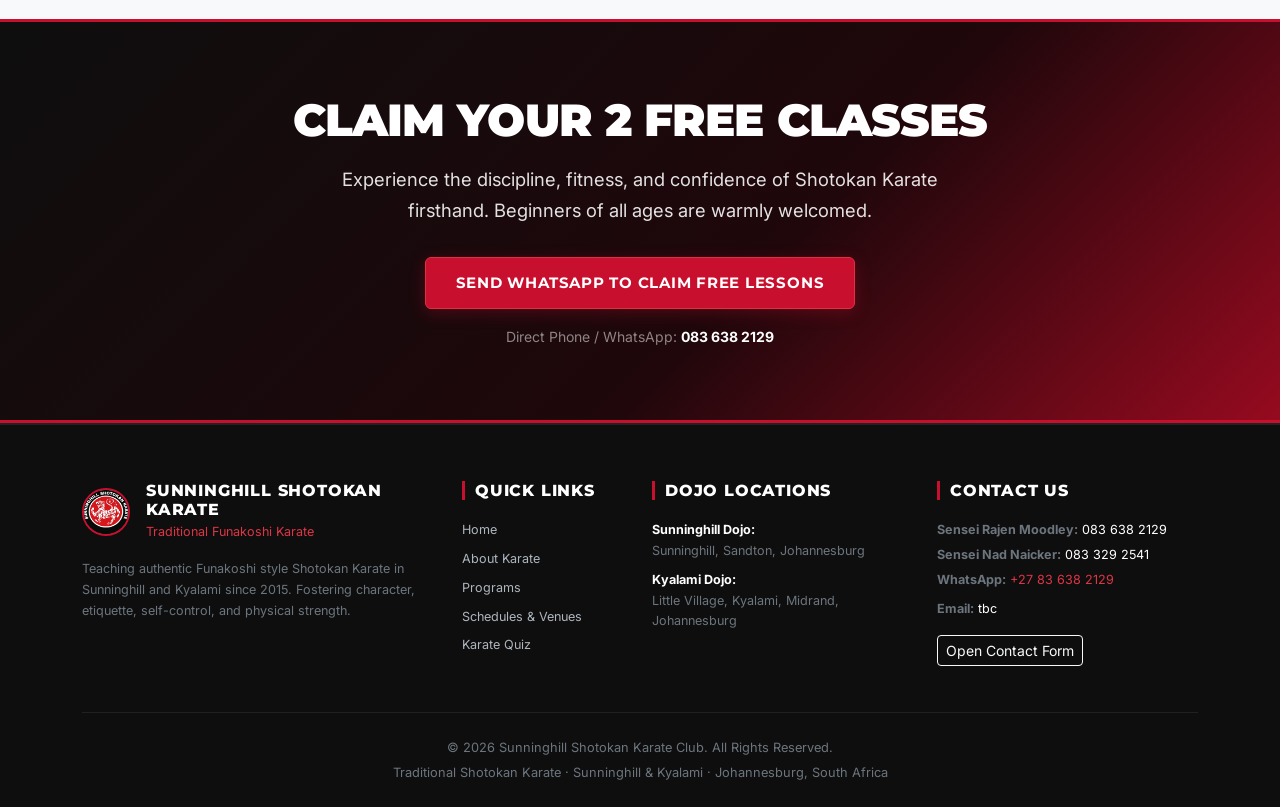
==== commit 9268e904: "Preserve highlight checkmark icon Co-authored-by: Copilot App <223556219+Copilot@users.noreply.githu" ====
--- a/index.html
+++ b/index.html
@@ -125,7 +125,7 @@
                         <div class="sk-hero-point">
                             <svg width="18" height="18" fill="currentColor" viewBox="0 0 16 16">
                                 <path
-                                    d="M10.97 4.97a.75.75 0 0 1 1.07 1.05l-3.99 4.99a.267.267 0 0 1-1.08.02L4.324 8.384a.75.75 0 1 1 1.06-1.06l2.094 2.093 3.473-4.425a.267.267 0 0 1 .02-.022z" />
+                                    d="M10.97 4.97a.75.75 0 0 1 1.07 1.05l-3.99 4.99a.75.75 0 0 1-1.08.02L4.324 8.384a.75.75 0 1 1 1.06-1.06l2.094 2.093 3.473-4.425a.267.267 0 0 1 .02-.022z" />
                             </svg>
                             <span>Protea Colours</span>
                         </div>
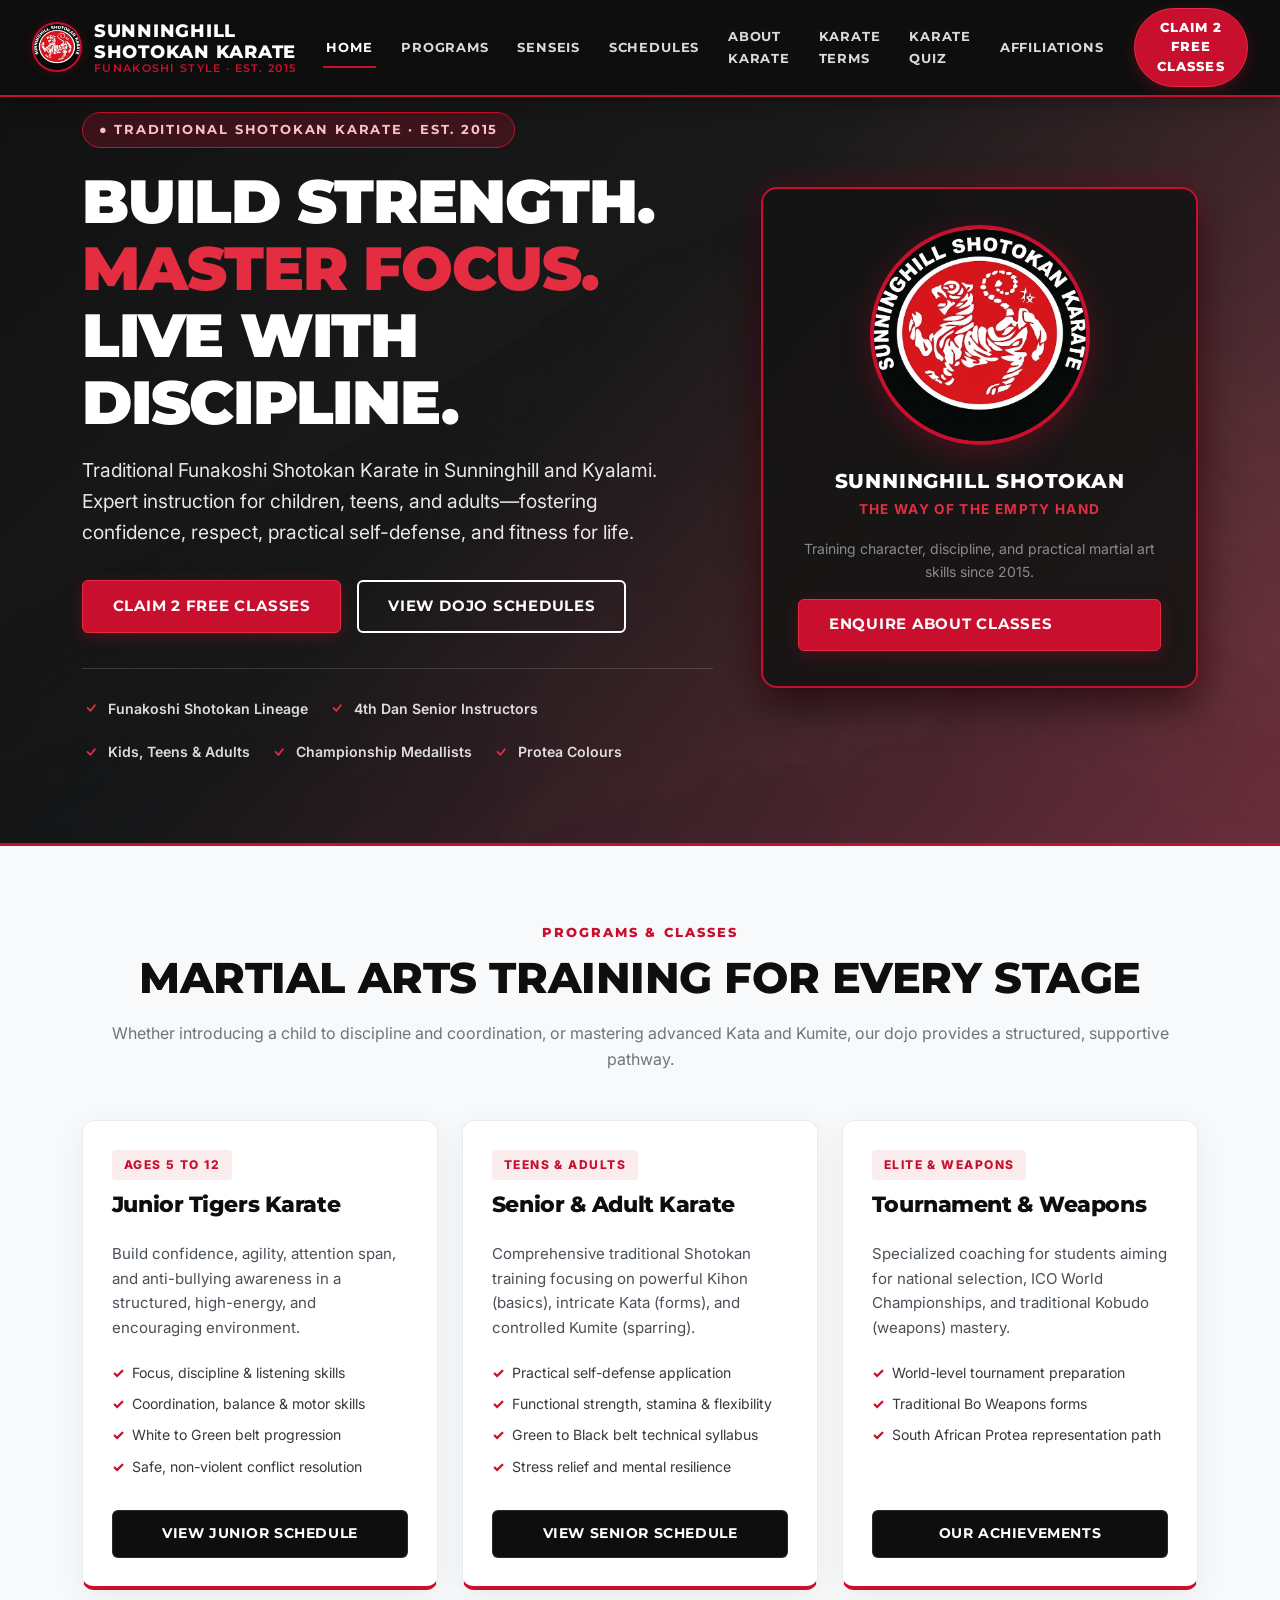
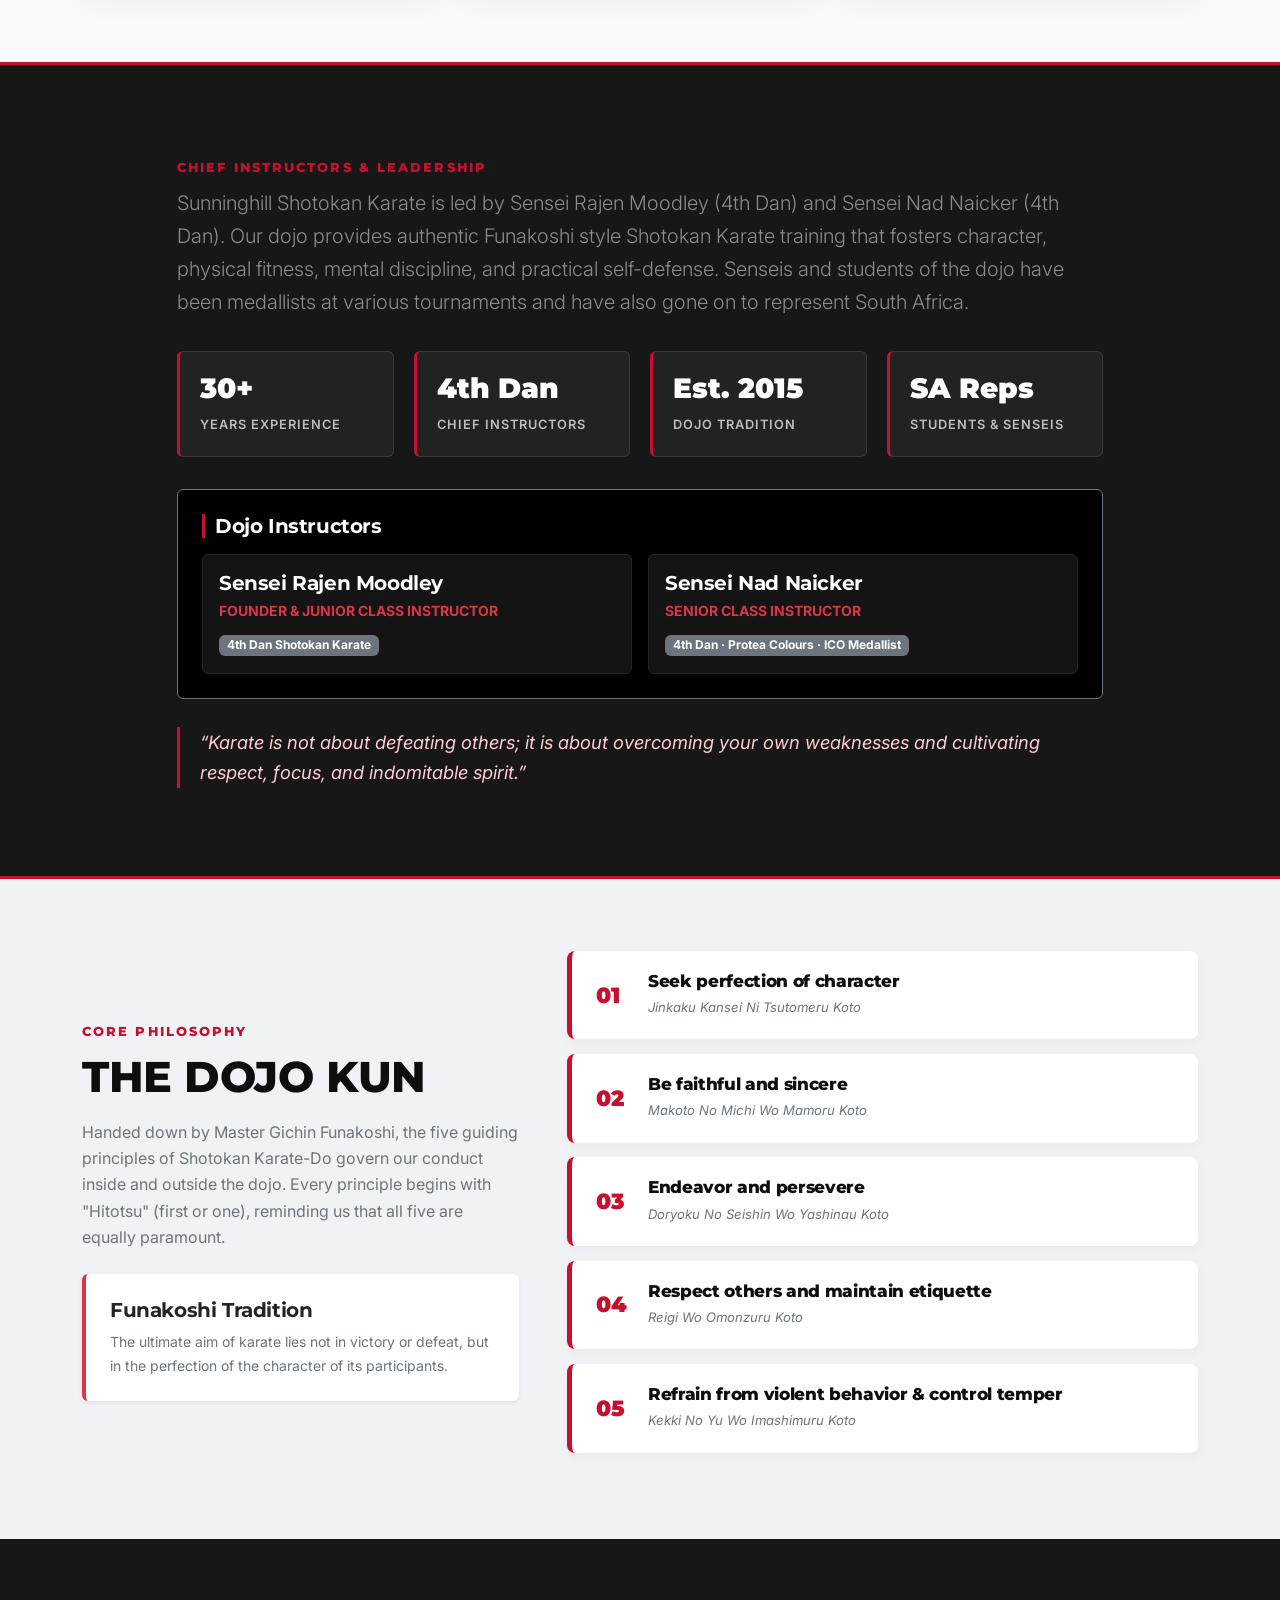
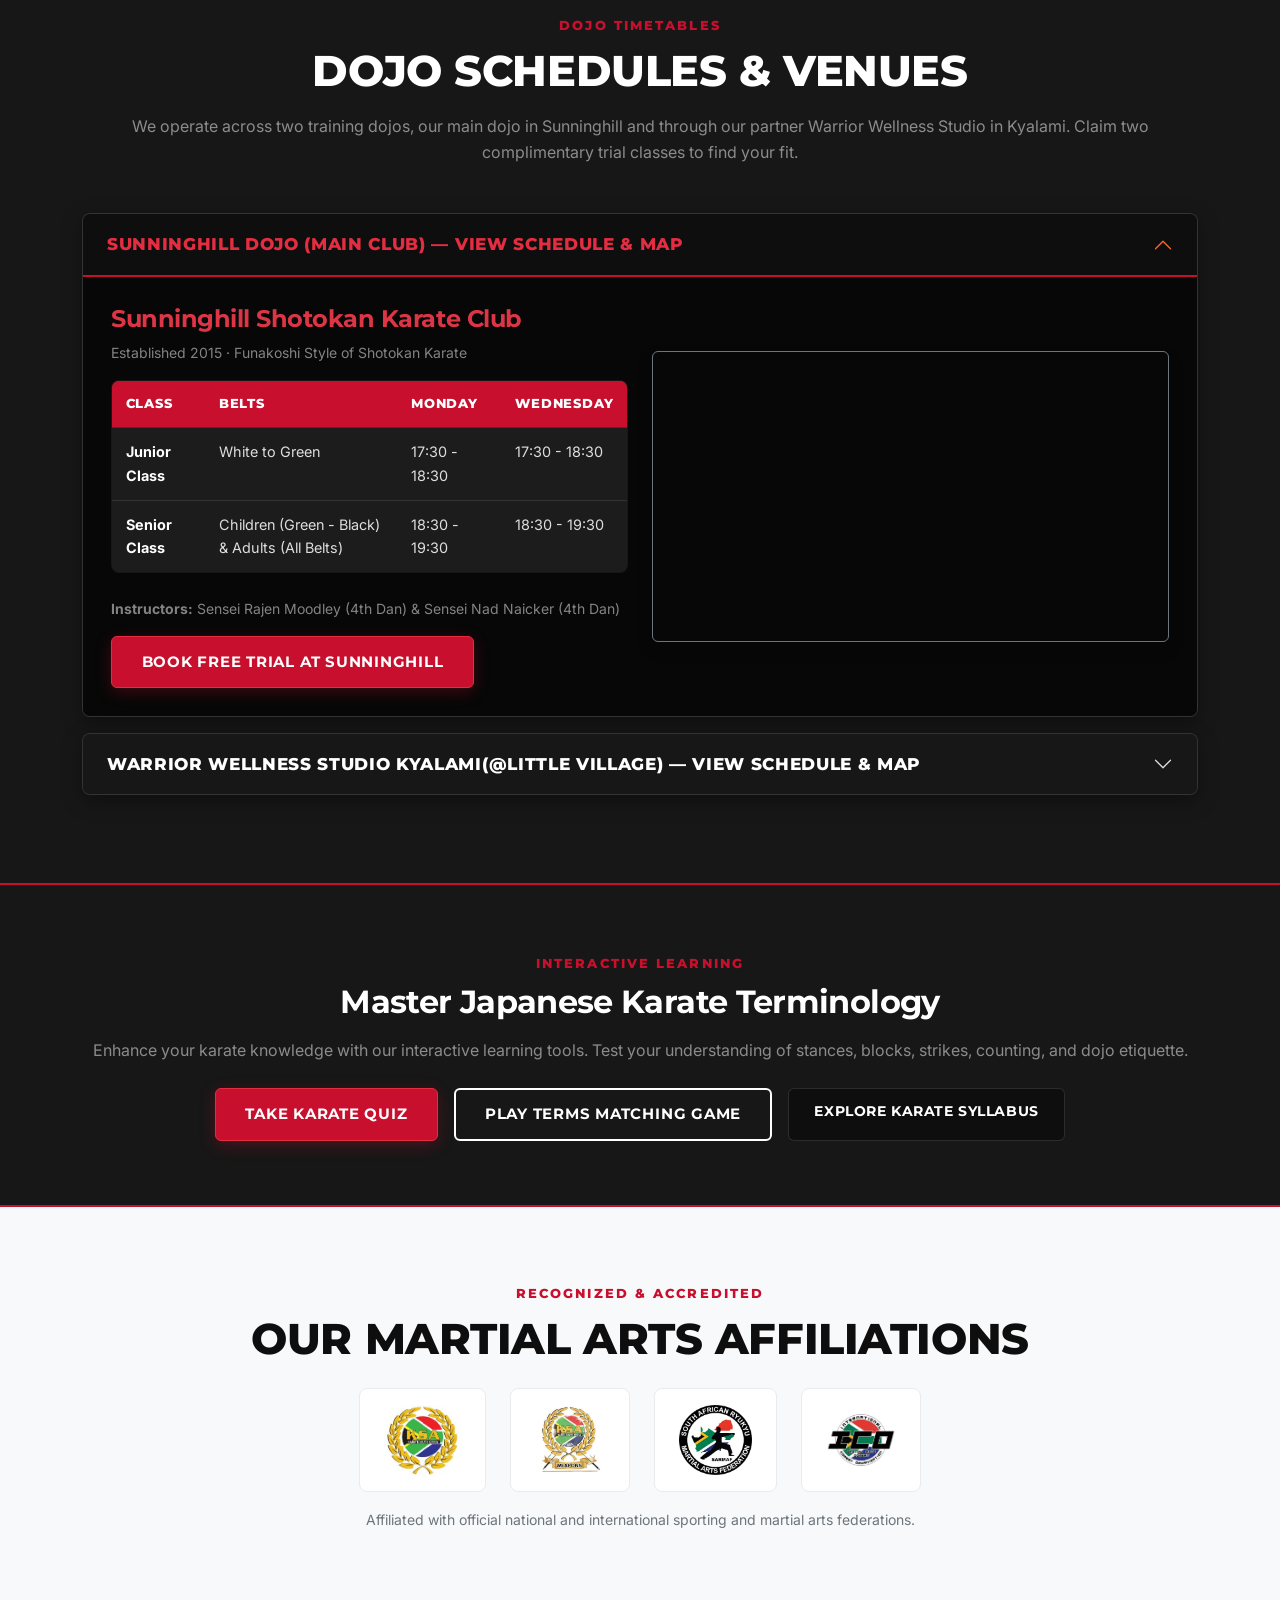
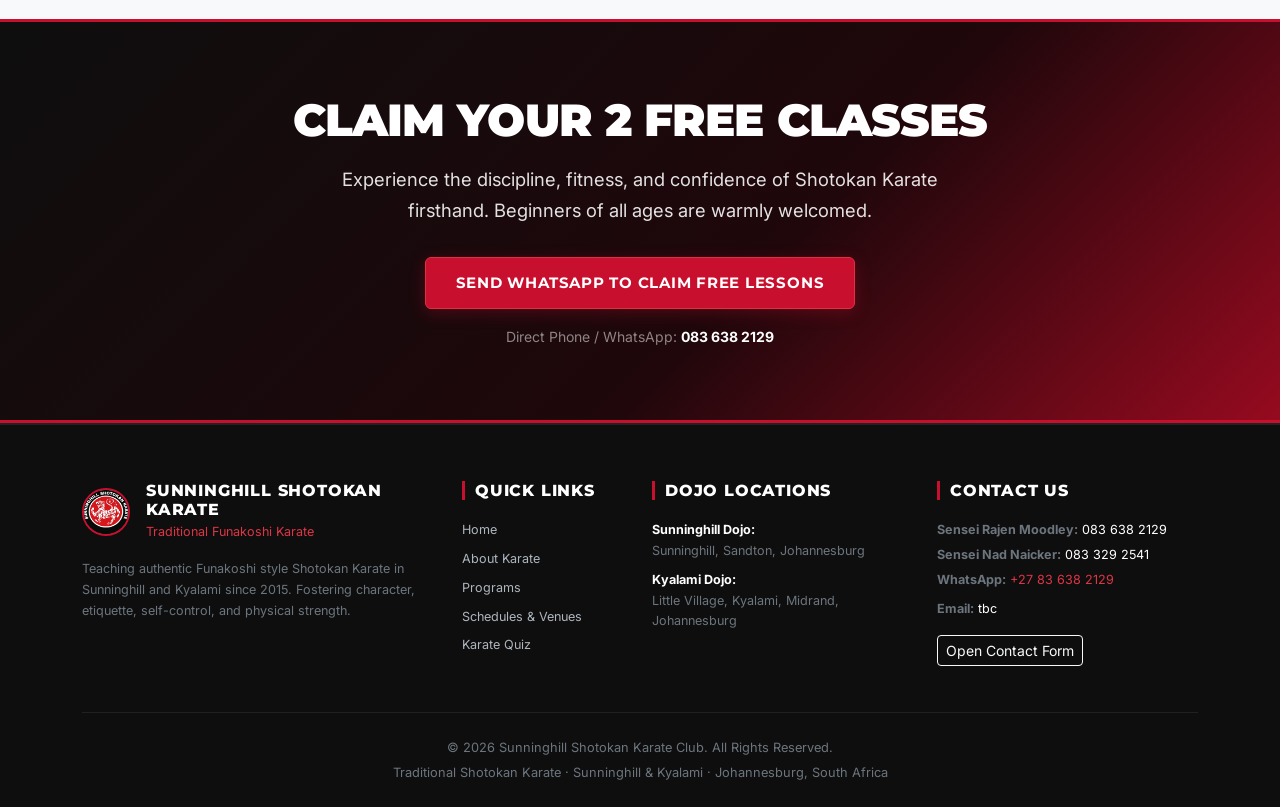
==== commit aa18014b: "Reorder and rename primary navigation Co-authored-by: Copilot App <223556219+Copilot@users.noreply.g" ====
--- a/index.html
+++ b/index.html
@@ -46,14 +46,12 @@
             <div class="collapse navbar-collapse" id="shotokanNav">
                 <ul class="navbar-nav ms-auto mb-2 mb-lg-0 align-items-lg-center">
                     <li class="nav-item"><a class="nav-link sk-nav-link active" href="index.html">Home</a></li>
-                    <li class="nav-item"><a class="nav-link sk-nav-link" href="karate.html">About Karate</a></li>
                     <li class="nav-item"><a class="nav-link sk-nav-link" href="#programs">Programs</a></li>
                     <li class="nav-item"><a class="nav-link sk-nav-link" href="#instructors">Senseis</a></li>
                     <li class="nav-item"><a class="nav-link sk-nav-link" href="#schedules">Schedules</a></li>
-                    <li class="nav-item"><a class="nav-link sk-nav-link" href="japanese-english-quiz.html">Karate
-                            Quiz</a></li>
-                    <li class="nav-item"><a class="nav-link sk-nav-link" href="japanese-english-game.html">Terms
-                            Game</a></li>
+                    <li class="nav-item"><a class="nav-link sk-nav-link" href="karate.html">About Karate</a></li>
+                    <li class="nav-item"><a class="nav-link sk-nav-link" href="japanese-english-quiz.html">Karate Terms</a></li>
+                    <li class="nav-item"><a class="nav-link sk-nav-link" href="japanese-english-game.html">Karate Quiz</a></li>
                     <li class="nav-item"><a class="nav-link sk-nav-link" href="#affiliations">Affiliations</a></li>
                     <li class="nav-item ms-lg-3">
                         <a class="btn sk-nav-cta"
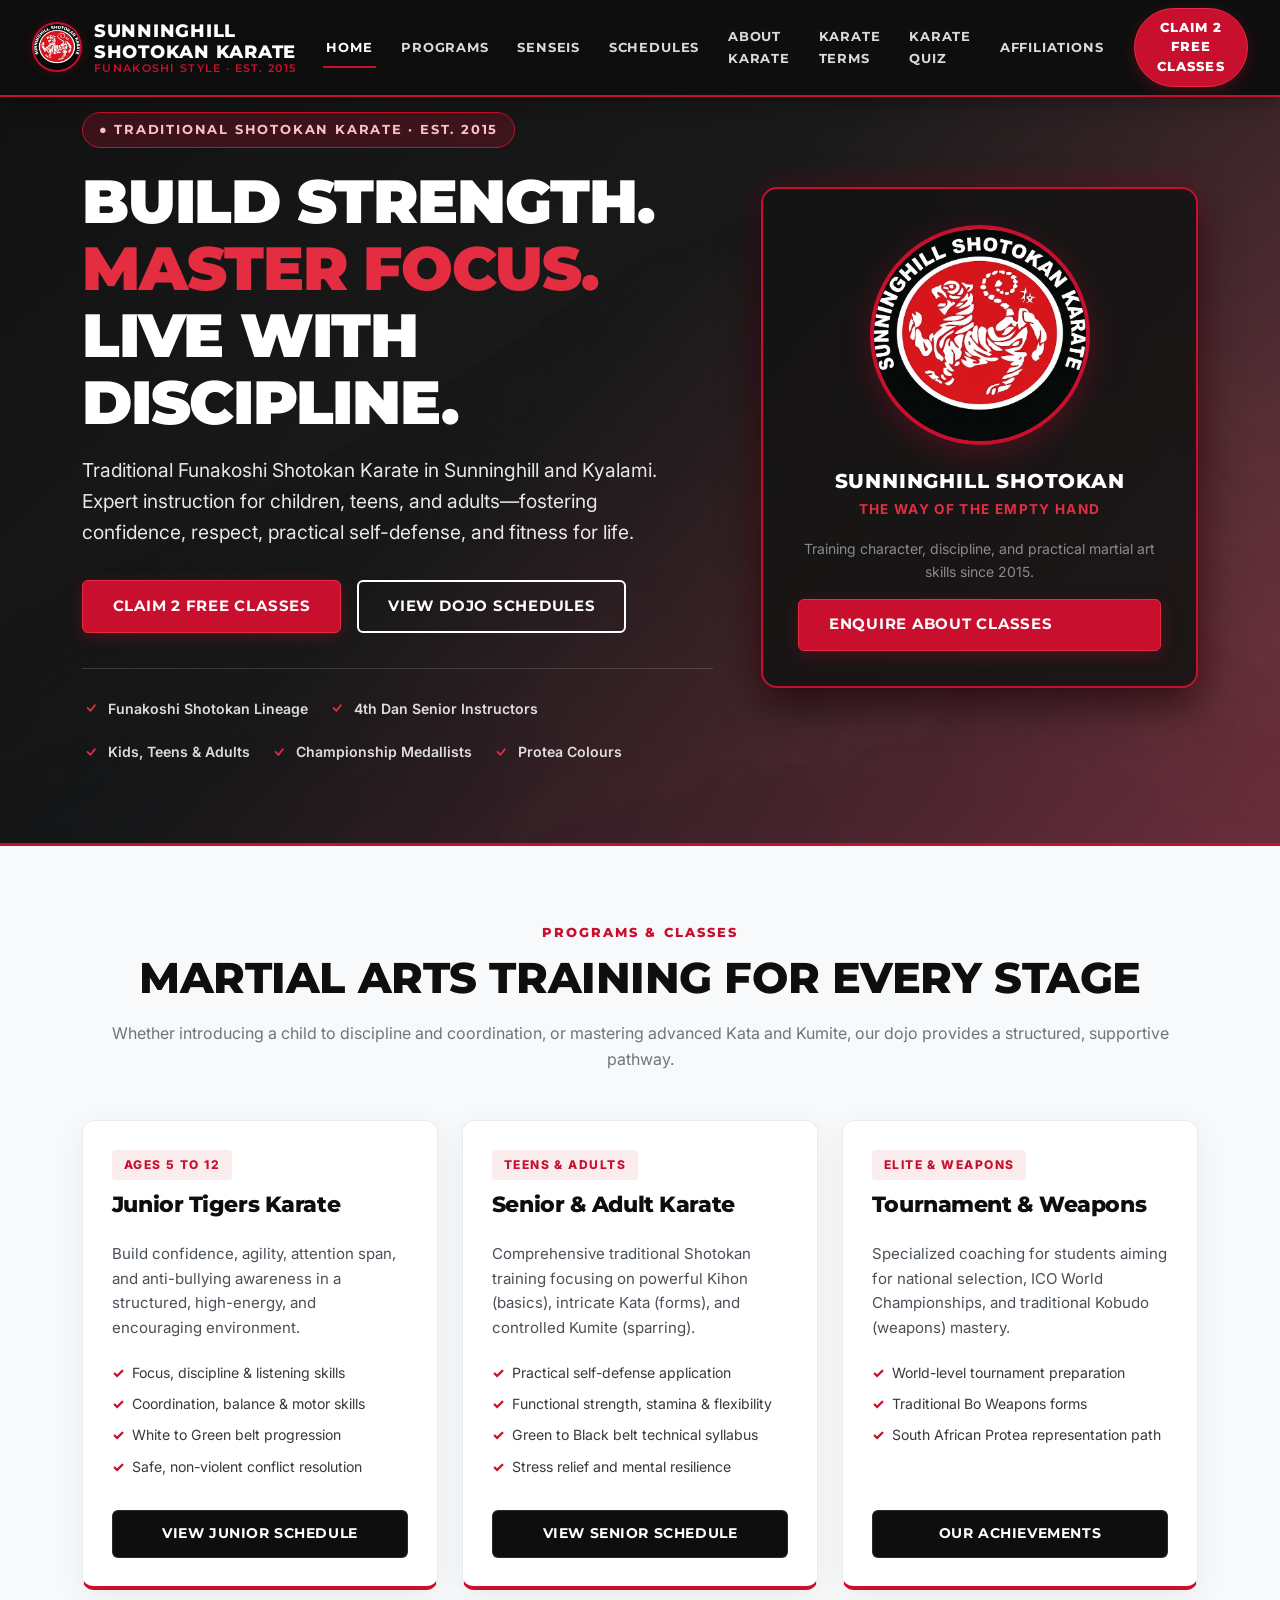
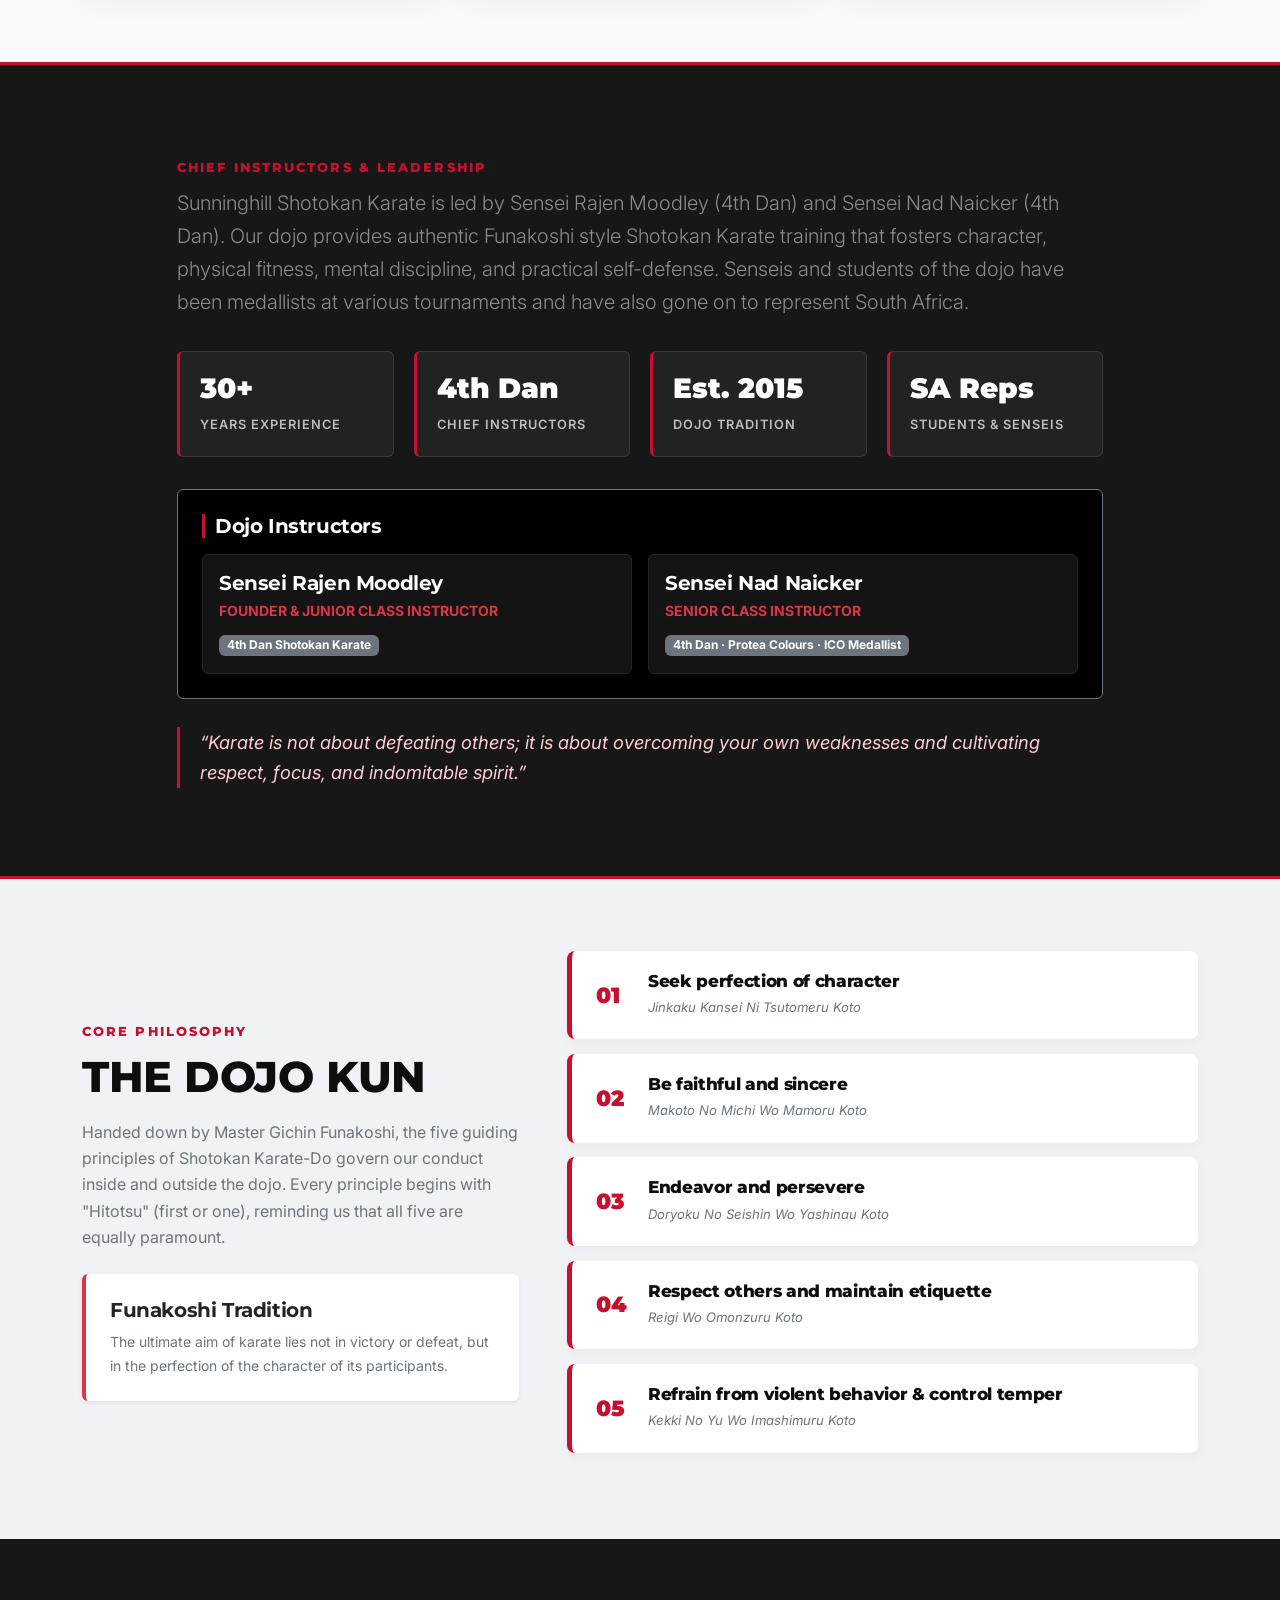
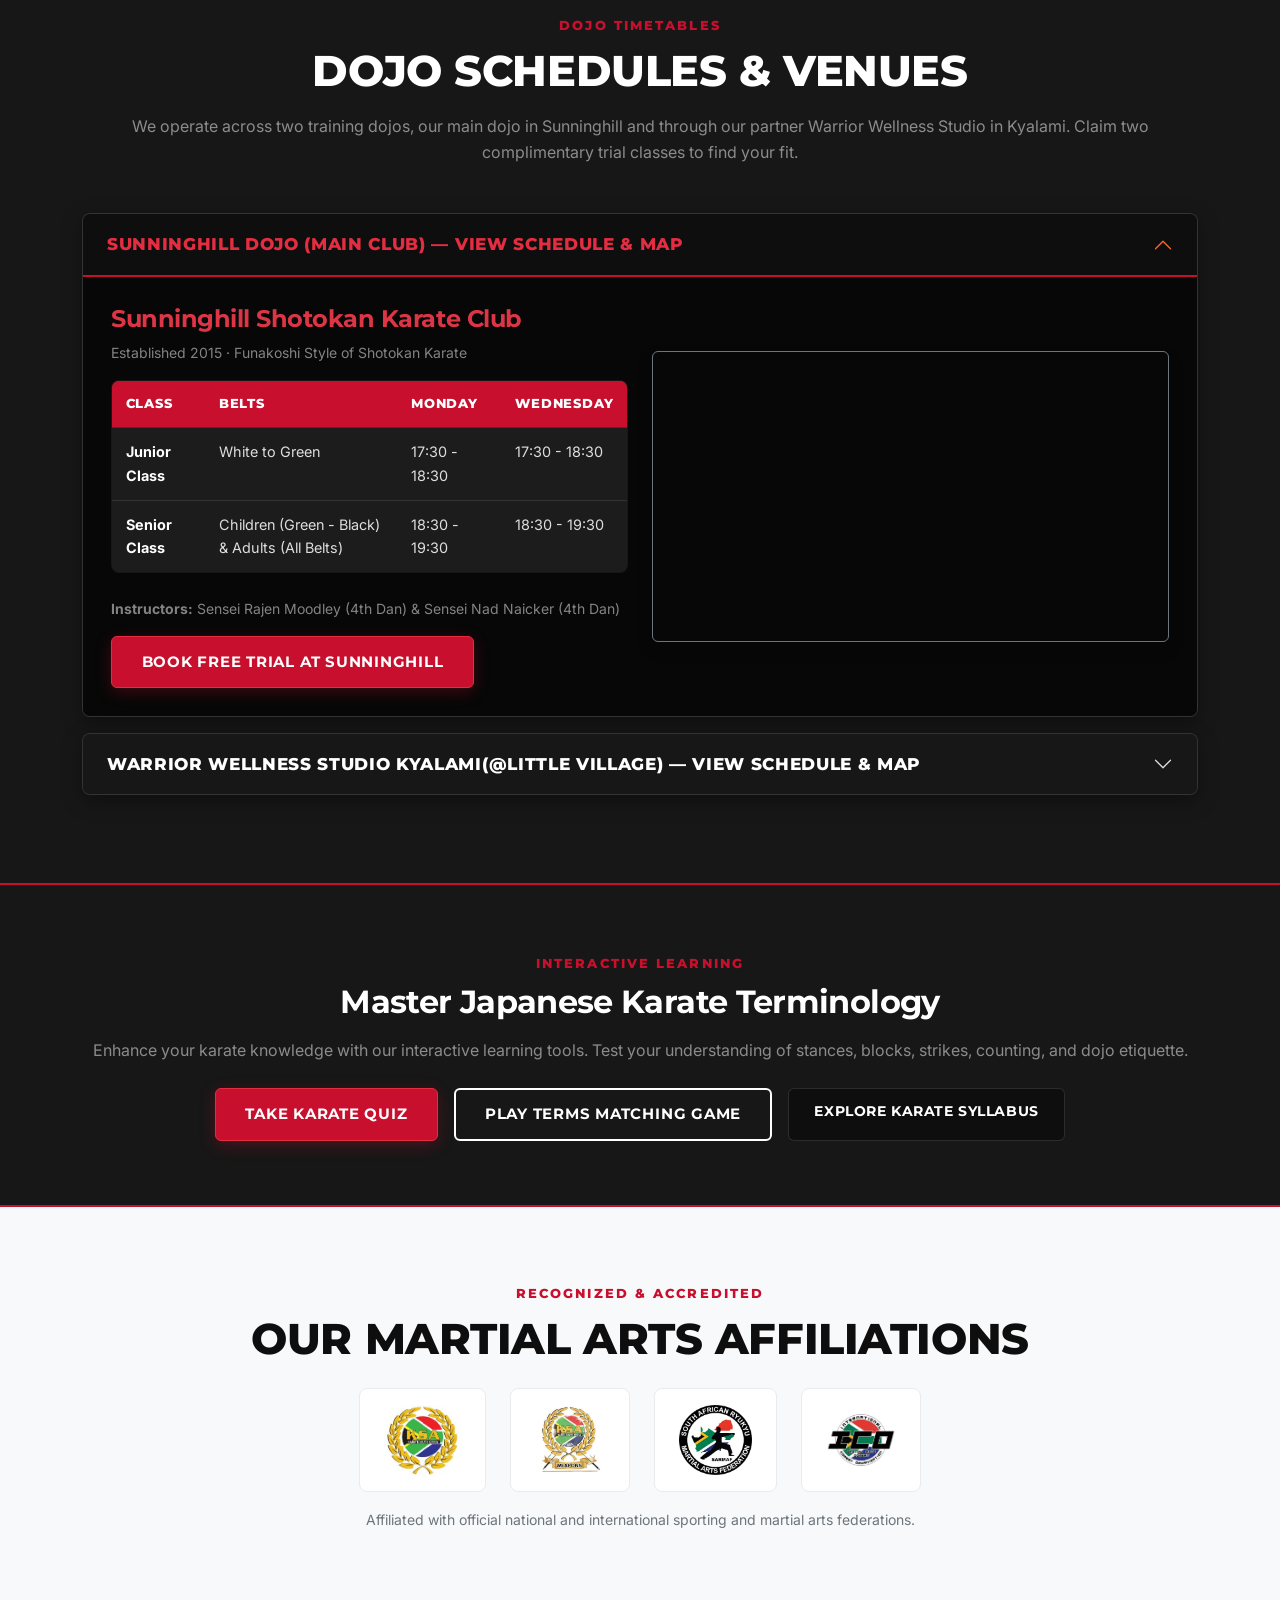
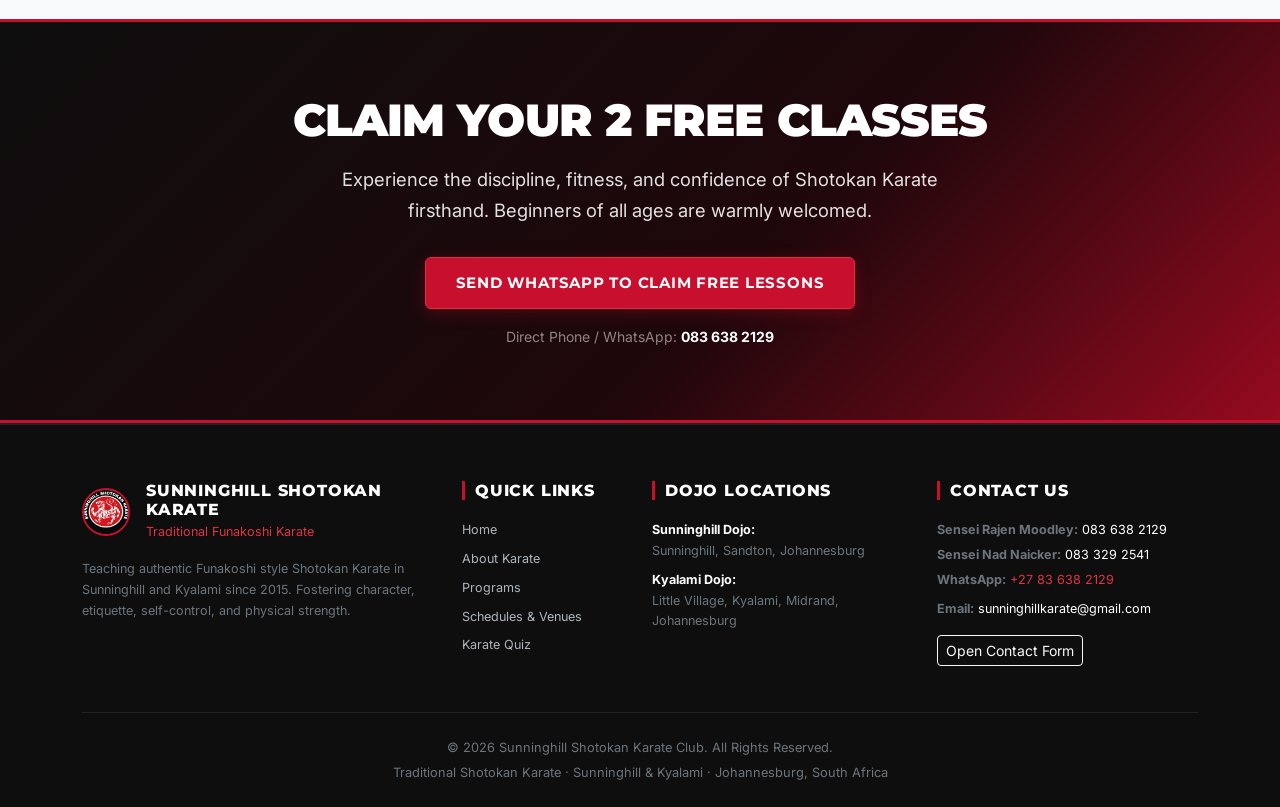
==== commit 267511f3: "Standardize contact details across pages Co-authored-by: Copilot App <223556219+Copilot@users.norepl" ====
--- a/index.html
+++ b/index.html
@@ -18,6 +18,33 @@
         content="Traditional Shotokan Karate training for all ages. Build confidence, discipline, and practical self-defense with 4th Dan instructors." />
     <meta property="og:type" content="website" />
     <meta property="og:image" content="assets/logo-square.png" />
+    <meta property="og:url" content="https://c10-s.github.io/sunninghill-shotokan-karate/" />
+    <link rel="canonical" href="https://c10-s.github.io/sunninghill-shotokan-karate/" />
+
+    <script type="application/ld+json">
+        {
+            "@context": "https://schema.org",
+            "@type": "SportsActivityLocation",
+            "name": "Sunninghill Shotokan Karate",
+            "description": "Traditional Funakoshi Shotokan Karate classes for children, teens, and adults in Sunninghill and Kyalami, Johannesburg.",
+            "url": "https://c10-s.github.io/sunninghill-shotokan-karate/",
+            "logo": "https://c10-s.github.io/sunninghill-shotokan-karate/assets/logo-square.png",
+            "image": "https://c10-s.github.io/sunninghill-shotokan-karate/assets/Karate%20header.png",
+            "telephone": "+27 83 638 2129",
+            "email": "sunninghillkarate@gmail.com",
+            "priceRange": "Free trial classes available",
+            "areaServed": [
+                "Sunninghill",
+                "Kyalami",
+                "Sandton",
+                "Midrand",
+                "Johannesburg"
+            ],
+            "sameAs": [
+                "https://github.com/C10-S/sunninghill-shotokan-karate"
+            ]
+        }
+    </script>
 
     <!-- Favicon -->
     <link rel="icon" type="image/png" href="assets/logo-square.png" />
@@ -612,6 +639,7 @@
                     <p class="small text-secondary mb-1">
                         <strong>Sensei Rajen Moodley:</strong> <a href="tel:0836382129" class="text-white">083 638
                             2129</a>
+                    </p>
                     <p class="small text-secondary mb-1">
                         <strong>Sensei Nad Naicker:</strong> <a href="tel:083329251" class="text-white">083 329
                             2541</a>
@@ -621,7 +649,8 @@
                             class="text-danger">+27 83 638 2129</a>
                     </p>
                     <p class="small text-secondary mb-3">
-                        <strong>Email:</strong> <a href="mailto:tbc" class="text-white">tbc</a>
+                        <strong>Email:</strong> <a href="mailto:sunninghillkarate@gmail.com"
+                            class="text-white">sunninghillkarate@gmail.com</a>
                     </p>
                     <button type="button" class="btn btn-sm btn-outline-light" data-bs-toggle="modal"
                         data-bs-target="#contactModal">
@@ -657,8 +686,8 @@
                         <div class="mb-2"><strong>WhatsApp:</strong> <a
                                 href="https://wa.me/27836382129?text=Hello%20Sunninghill%20Shotokan%20Karate%2C%20I%20would%20like%20to%20claim%20my%202%20free%20classes."
                                 target="_blank" rel="noopener" class="text-danger fw-bold">+27 83 638 2129</a></div>
-                        <div><strong>Email:</strong> <a href="mailto:nad@warriorwellnessstudio.co.za"
-                                class="text-white">nad@warriorwellnessstudio.co.za</a></div>
+                        <div><strong>Email:</strong> <a href="mailto:sunninghillkarate@gmail.com"
+                                class="text-white">sunninghillkarate@gmail.com</a></div>
                     </div>
                     <a href="https://wa.me/27836382129?text=Hello%20Sunninghill%20Shotokan%20Karate%2C%20I%20would%20like%20to%20claim%20my%202%20free%20classes."
                         target="_blank" rel="noopener" class="btn btn-shotokan-red w-100">
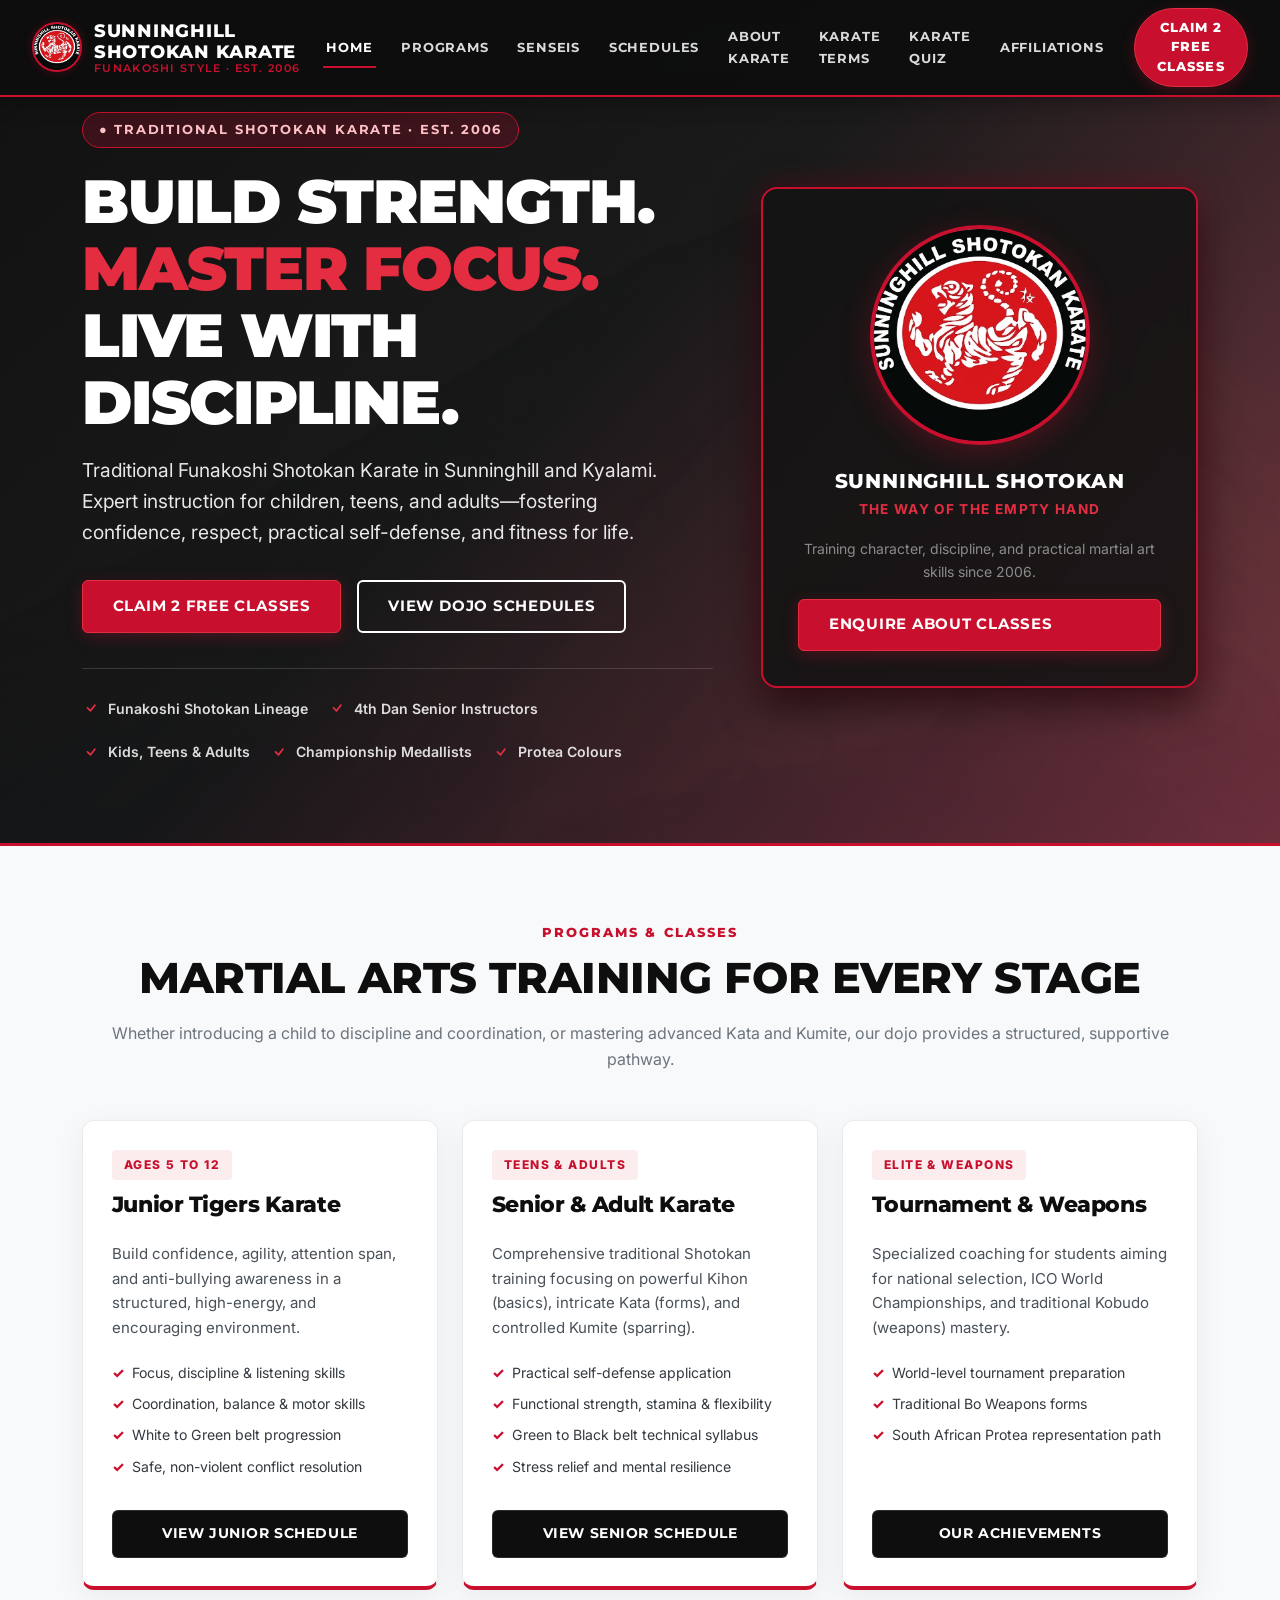
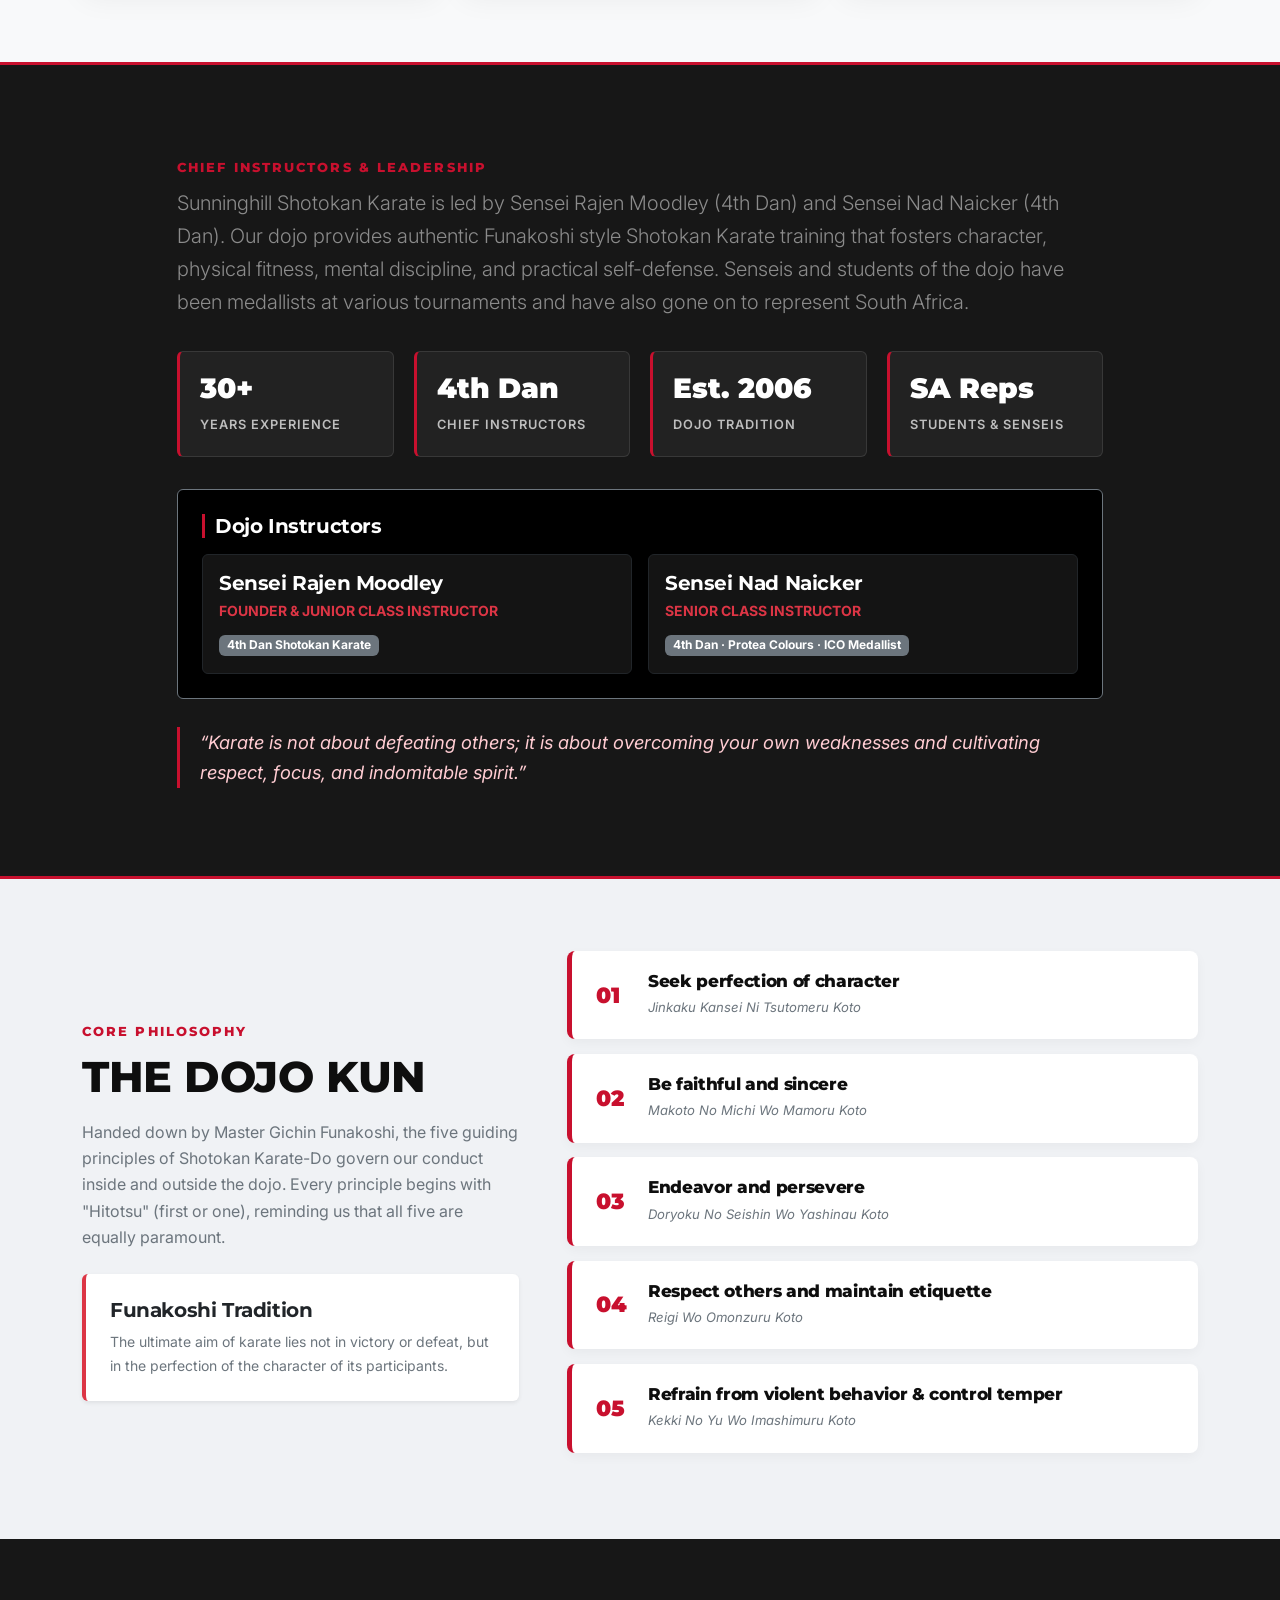
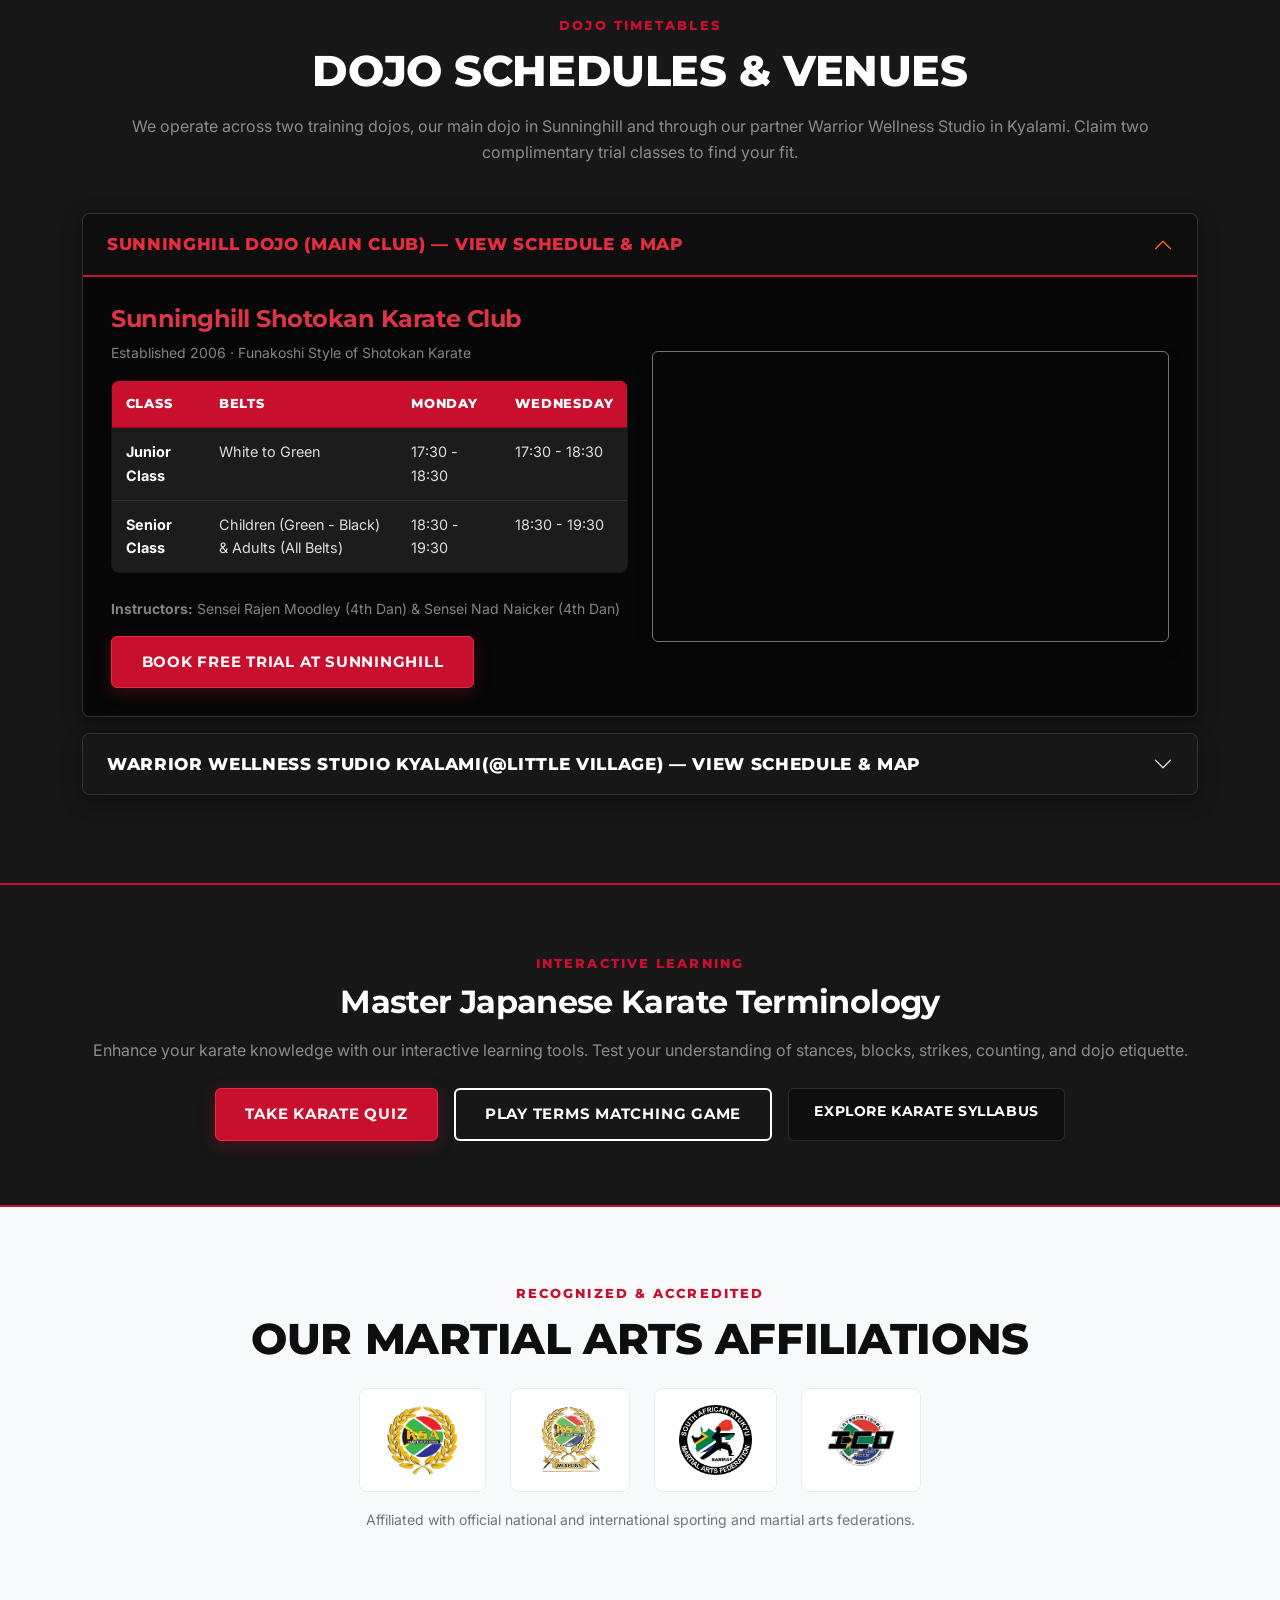
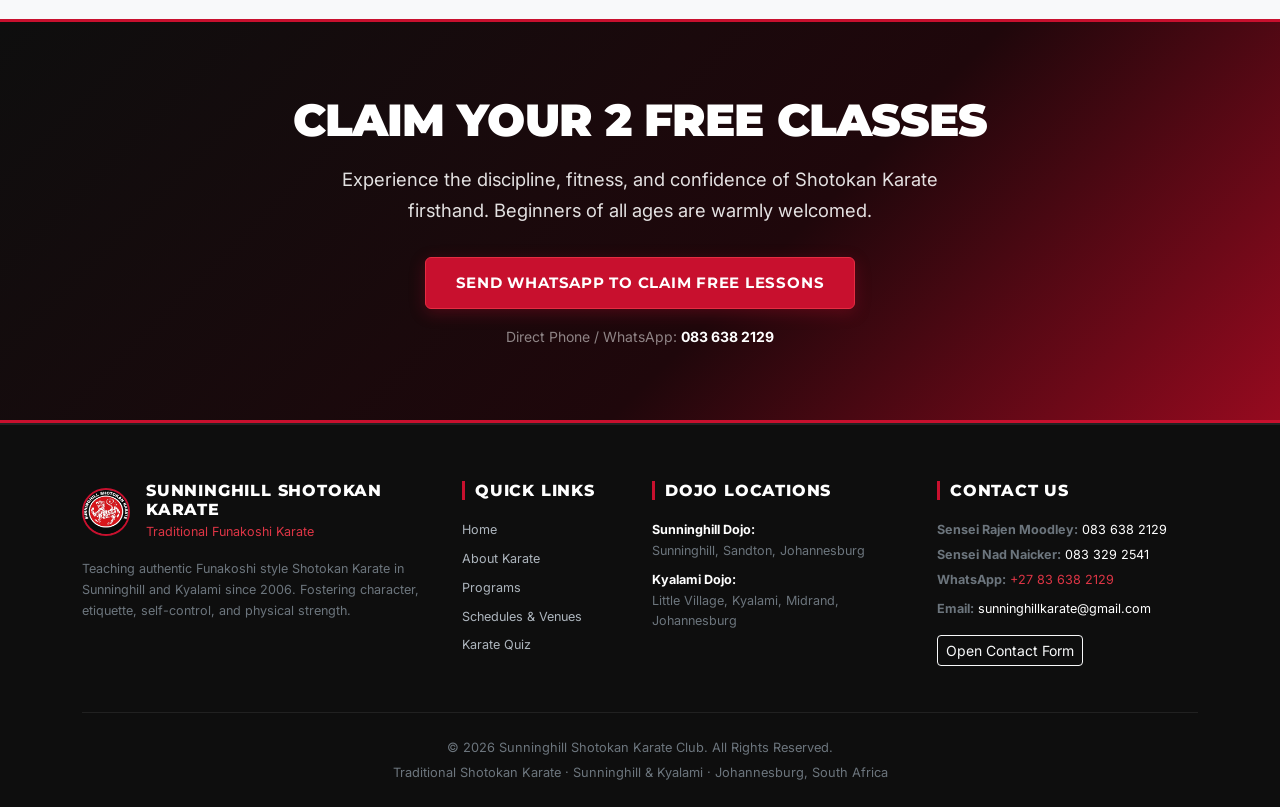
==== commit 7c2cae1f: "Publish latest website updates Co-authored-by: Copilot App <223556219+Copilot@users.noreply.github.c" ====
--- a/index.html
+++ b/index.html
@@ -62,8 +62,8 @@
                 <img src="assets/logo-square.png" alt="Sunninghill Shotokan Karate Crest">
                 <div class="sk-navbar-brand-title">
                     Sunninghill Shotokan Karate
-                    <!-- TODO: Update to the correct established date if not 2015 -->
-                    <small>Funakoshi Style · Est. 2015</small>
+                    <!-- TODO: Update to the correct established date if not 2006 -->
+                    <small>Funakoshi Style · Est. 2006</small>
                 </div>
             </a>
             <button class="navbar-toggler" type="button" data-bs-toggle="collapse" data-bs-target="#shotokanNav"
@@ -98,8 +98,8 @@
             <div class="row align-items-center g-5">
                 <div class="col-lg-7">
                     <div class="sk-hero-badge">
-                        <!-- TODO: Update to the correct established date if not 2015 -->
-                        <span>● Traditional Shotokan Karate · Est. 2015</span>
+                        <!-- TODO: Update to the correct established date if not 2006 -->
+                        <span>● Traditional Shotokan Karate · Est. 2006</span>
                     </div>
                     <h1 class="sk-hero-title">
                         Build Strength. <span>Master Focus.</span> Live With Discipline.
@@ -162,9 +162,9 @@
                             class="sk-hero-crest-img">
                         <h3 class="sk-hero-crest-title">Sunninghill Shotokan</h3>
                         <p class="sk-hero-crest-sub">The Way of the Empty Hand</p>
-                        <!-- TODO: Update to the correct established date if not 2015 -->
+                        <!-- TODO: Update to the correct established date if not 2006 -->
                         <p class="text-white-50 small mb-3">Training character, discipline, and practical martial art
-                            skills since 2015.</p>
+                            skills since 2006.</p>
                         <a href="#contact" class="btn btn-sm btn-shotokan-red w-100" data-bs-toggle="modal"
                             data-bs-target="#contactModal">
                             Enquire About Classes
@@ -283,8 +283,8 @@
                             <span>Chief Instructors</span>
                         </div>
                         <div class="sk-stat-box">
-                            <!-- TODO: Update to the correct established date if not 2015 -->
-                            <strong>Est. 2015</strong>
+                            <!-- TODO: Update to the correct established date if not 2006 -->
+                            <strong>Est. 2006</strong>
                             <span>Dojo Tradition</span>
                         </div>
                         <div class="sk-stat-box">
@@ -410,8 +410,8 @@
                             <div class="row g-4 align-items-center">
                                 <div class="col-lg-6">
                                     <h4 class="text-danger fw-bold mb-2">Sunninghill Shotokan Karate Club</h4>
-                                    <!-- TODO: Update to the correct established date if not 2015 -->
-                                    <p class="small text-white-50 mb-3">Established 2015 · Funakoshi Style of Shotokan
+                                    <!-- TODO: Update to the correct established date if not 2006 -->
+                                    <p class="small text-white-50 mb-3">Established 2006 · Funakoshi Style of Shotokan
                                         Karate</p>
                                     <div class="table-responsive">
                                         <table class="table sk-schedule-table">
@@ -607,9 +607,9 @@
                             <small class="text-danger">Traditional Funakoshi Karate</small>
                         </div>
                     </div>
-                    <!-- TODO: Update to the correct established date if not 2015 -->
+                    <!-- TODO: Update to the correct established date if not 2006 -->
                     <p class="text-secondary small">
-                        Teaching authentic Funakoshi style Shotokan Karate in Sunninghill and Kyalami since 2015.
+                        Teaching authentic Funakoshi style Shotokan Karate in Sunninghill and Kyalami since 2006.
                         Fostering character, etiquette, self-control, and physical strength.
                     </p>
                 </div>
@@ -704,4 +704,4 @@
     <script src="js/scripts.js"></script>
 </body>
 
-</html>+</html>
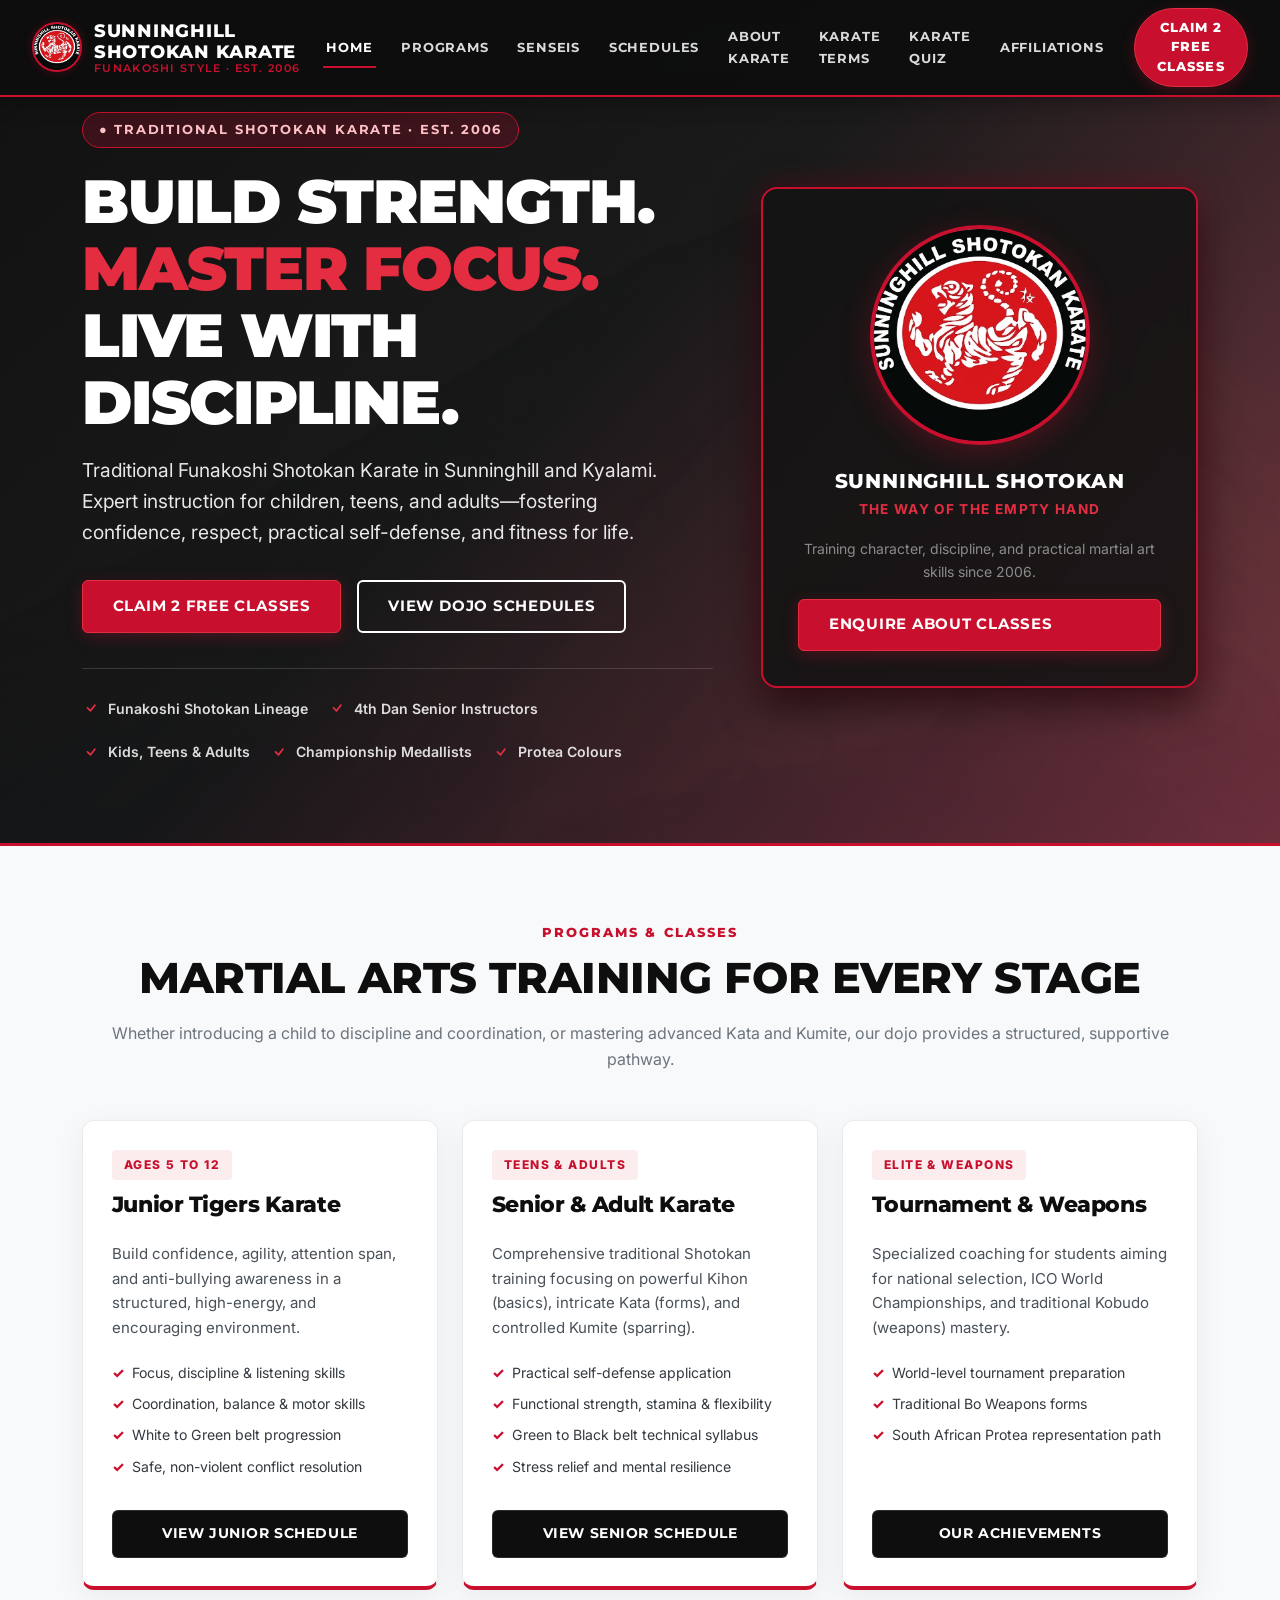
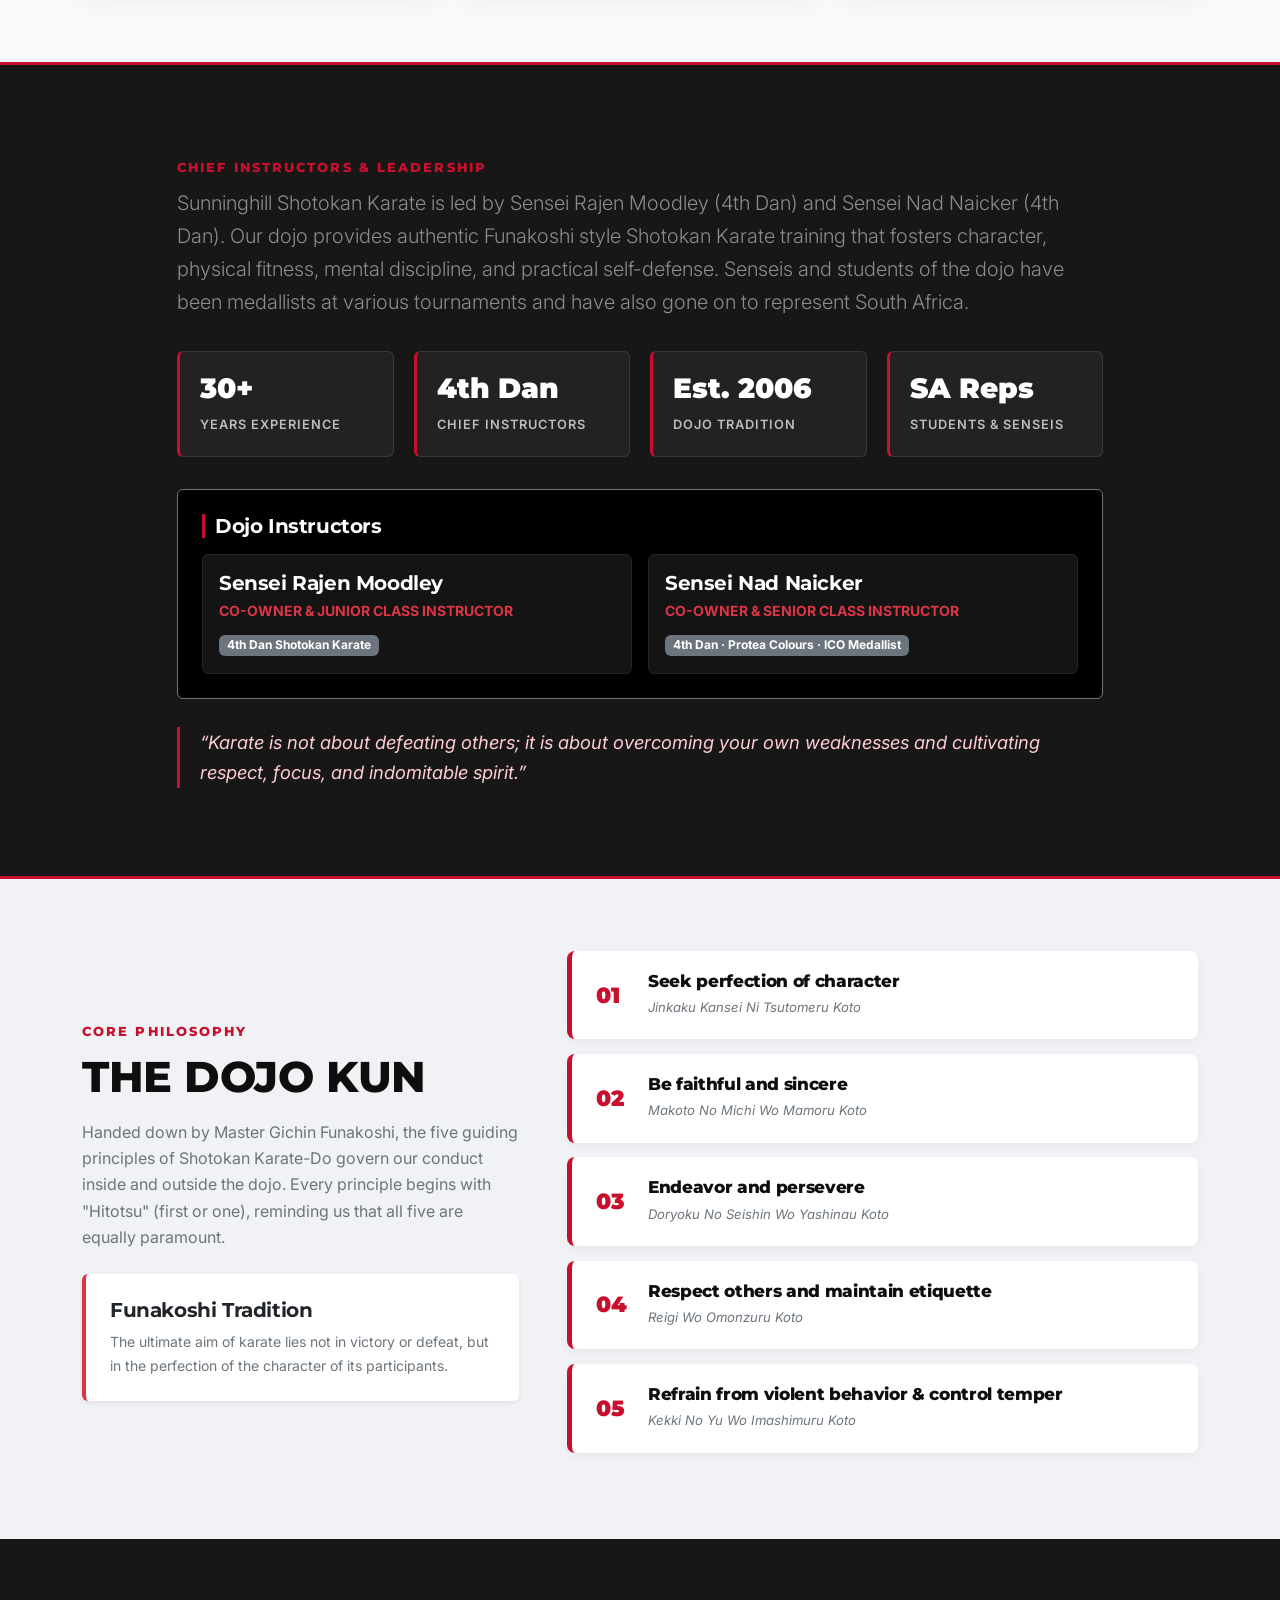
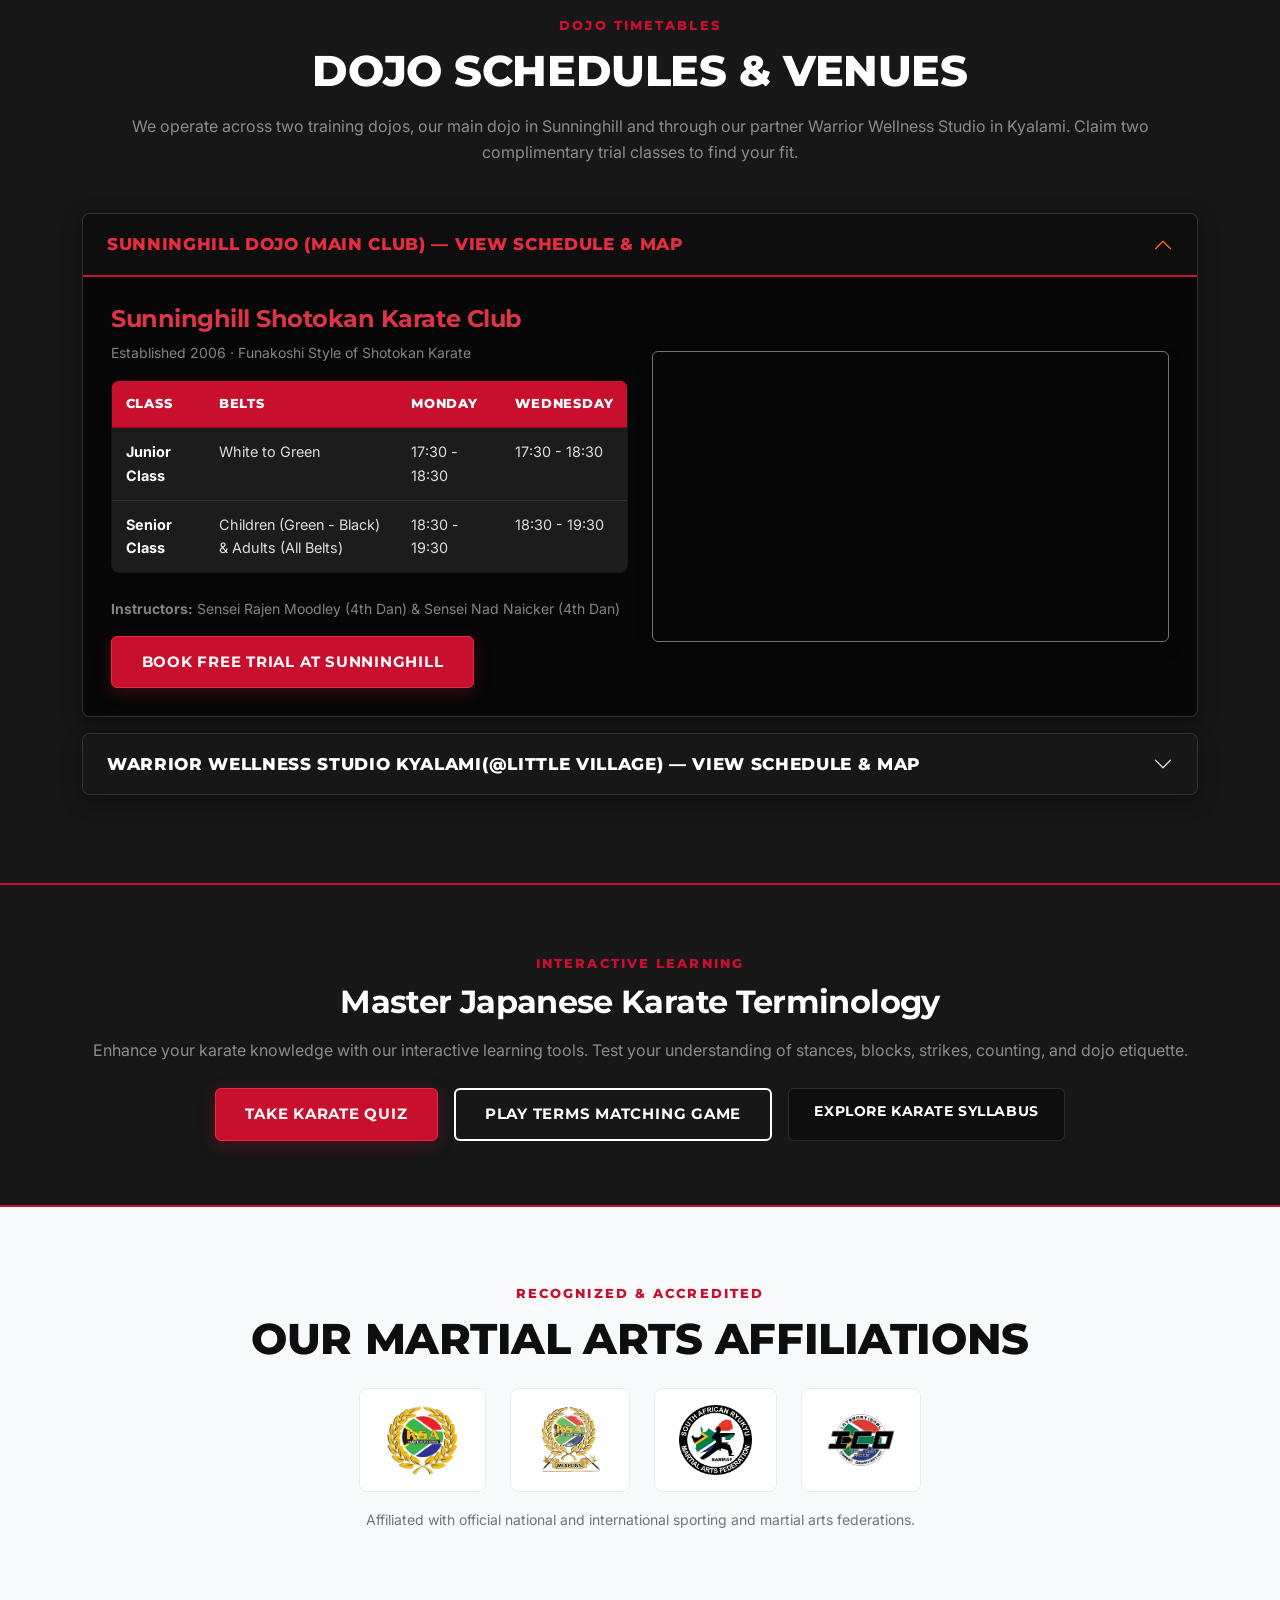
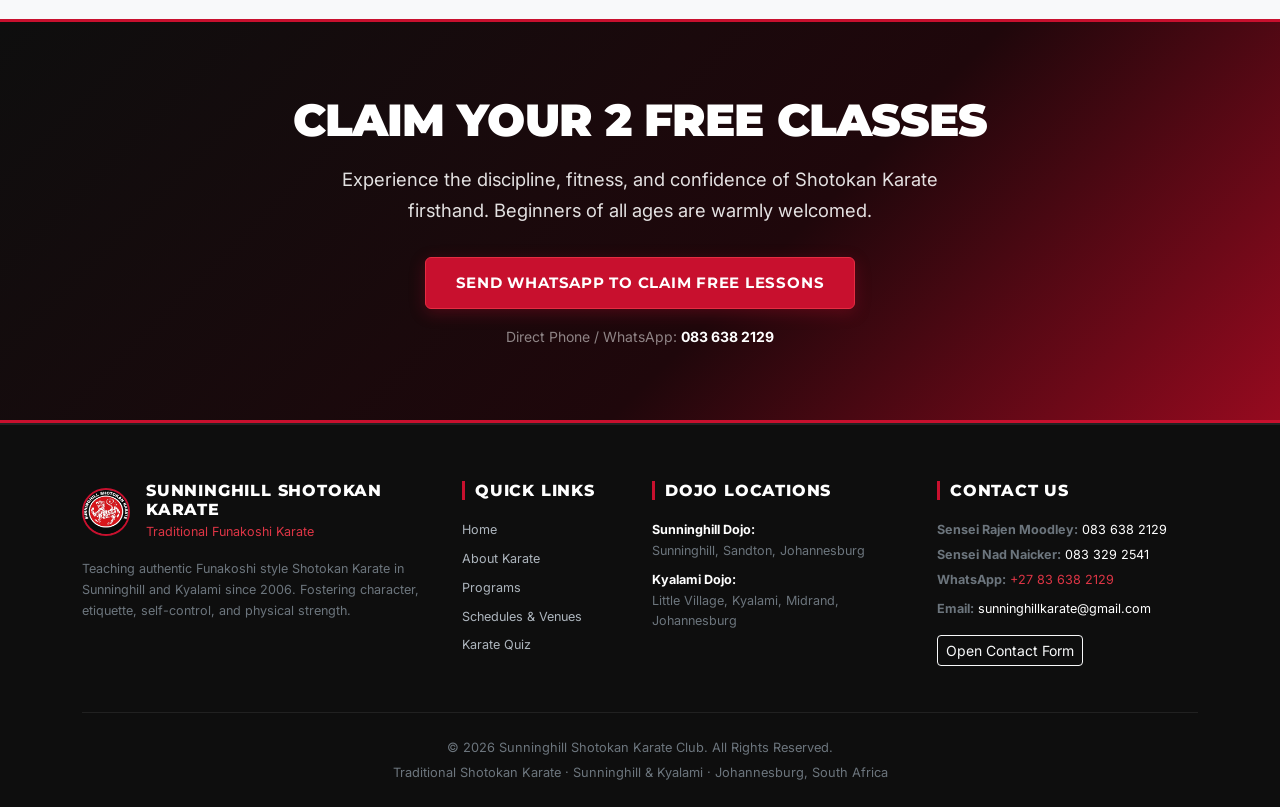
==== commit cc1ecd70: "Update instructor titles in index.html" ====
--- a/index.html
+++ b/index.html
@@ -300,7 +300,7 @@
                             <div class="col-md-6">
                                 <div class="p-3 rounded border border-dark h-100" style="background-color: #141414;">
                                     <h5 class="text-white mb-1">Sensei Rajen Moodley</h5>
-                                    <p class="text-danger small fw-bold text-uppercase mb-2">Founder &amp; Junior Class
+                                    <p class="text-danger small fw-bold text-uppercase mb-2">Co-Owner &amp; Junior Class
                                         Instructor</p>
                                     <span class="badge bg-secondary">4th Dan Shotokan Karate</span>
                                 </div>
@@ -308,7 +308,7 @@
                             <div class="col-md-6">
                                 <div class="p-3 rounded border border-dark h-100" style="background-color: #141414;">
                                     <h5 class="text-white mb-1">Sensei Nad Naicker</h5>
-                                    <p class="text-danger small fw-bold text-uppercase mb-2">Senior Class Instructor</p>
+                                    <p class="text-danger small fw-bold text-uppercase mb-2">Co-Owner &amp; Senior Class Instructor</p>
                                     <span class="badge bg-secondary">4th Dan · Protea Colours · ICO Medallist</span>
                                 </div>
                             </div>
